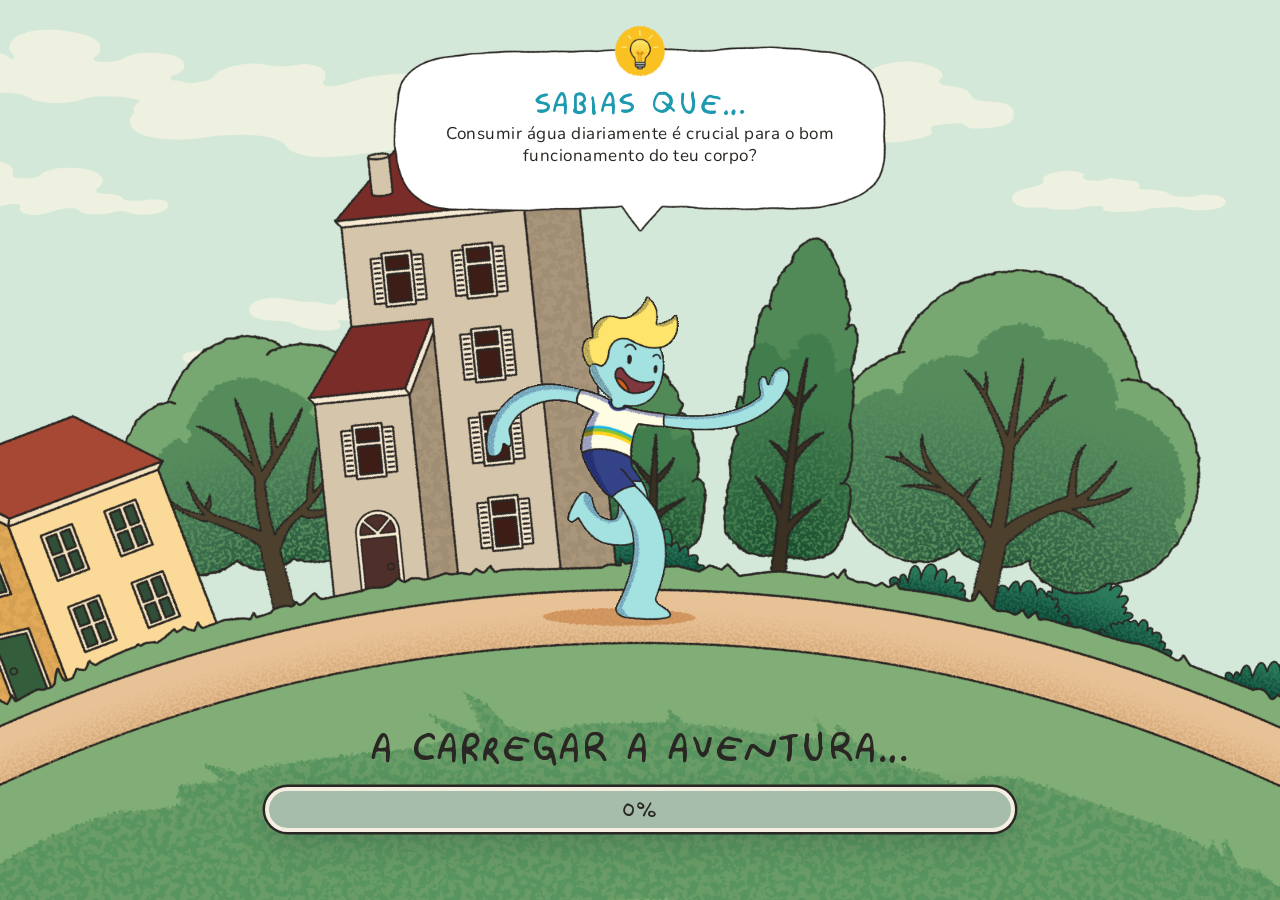
==== index.html @ b098a665 "First upload" ====
<!DOCTYPE html>
<html lang="pt-PT">

<head>
  <meta charset="UTF-8">
  <meta name="viewport" content="width=device-width, initial-scale=1.0">
  <title>A carregar a aventura...</title>

  <script>
    document.documentElement.style.setProperty(
      "--globe-random-angle",
      `${Math.random() * 360}deg`
    );
    // Vindo de uma página de módulo (index.html#modulos) não há ecrã de loading: ver loading.js / loading.css
    if (location.hash === "#modulos") document.documentElement.classList.add("skip-loading");
  </script>

  <link rel="stylesheet" href="css/base.css">
  <link rel="stylesheet" href="css/layout.css">
  <link rel="stylesheet" href="css/header.css">
  <link rel="stylesheet" href="css/background.css">
  <link rel="stylesheet" href="css/buttons.css">
  <link rel="stylesheet" href="css/hero.css">
  <link rel="stylesheet" href="css/title-image.css">
  <link rel="stylesheet" href="css/statement.css">
  <link rel="stylesheet" href="css/sobre.css">
  <link rel="stylesheet" href="css/modulos.css">
  <link rel="stylesheet" href="css/conquistas.css">
  <link rel="stylesheet" href="css/familia.css">
  <link rel="stylesheet" href="css/footer.css">
  <link rel="stylesheet" href="css/responsive.css">
  <link rel="stylesheet" href="css/loading.css">

  <!-- Flipbook dependencies (turn.js). `defer`: they no longer block the first paint of the loading screen; order is preserved. -->
  <script defer src="extras/jquery.min.1.7.js"></script>
  <script defer src="extras/modernizr.2.5.3.min.js"></script>

  <!-- Swipe panels dependencies (GSAP + ScrollTrigger) -->
  <script defer src="https://cdnjs.cloudflare.com/ajax/libs/gsap/3.12.5/gsap.min.js"></script>
  <script defer src="https://cdnjs.cloudflare.com/ajax/libs/gsap/3.12.5/ScrollTrigger.min.js"></script>
</head>

<body class="is-loading">

  <!-- Single scrolling background, shared by the loading screen and the homepage -->
  <div class="scrolling-bg" aria-hidden="true"></div>

  <!-- LOADING SCREEN — stays visible until every critical asset is actually ready -->
  <main class="ui" id="loading-screen" role="status" aria-live="polite" aria-label="A carregar">

    <section class="fact-card" role="status" aria-live="polite">
      <div class="fact-card__div">
        <div class="fact-card__badge" aria-hidden="true">
          <img src="pics/loading/light.png" alt="Light icon" />
        </div>
        <h1 class="fact-card__title">Sabias que&hellip;</h1>
        <p class="fact-card__text" id="factText">Carregar…</p>
      </div>
    </section>

    <!-- Centered Image -->
    <div class="center-image">
      <img src="pics/loading/globe.png" alt="Background globe">
    </div>

    <div class="foreground-image">
      <img src="pics/loading/running.gif" alt="Running character">
    </div>

    <section class="loading-panel">
      <h2 class="loading-panel__title">A carregar a aventura&hellip;</h2>
      <div class="cssProgress">
        <div class="cssProgress-bar cssProgress-success cssProgress-active" style="width: 0%;"></div>
        <p class="cssProgress-label">0%</p>
      </div>
    </section>

  </main>

  <!-- HOMEPAGE — already exists in the DOM, sits behind the loader, and is
       only revealed once loading-screen finishes and fades out.
       Replace the placeholder markup below with your real homepage. -->
  <div id="homepage">

    <header class="site-header" id="siteHeader">
      <div class="site-header__inner">
        <nav class="site-nav" aria-label="Navegação principal">
          <a href="#inicio" class="is-active">Inîcio</a>
          <a href="sobre.html">Sobre</a>
          <a href="#modulos">Môdulos</a>
          <a href="conquistas.html">Conquistas</a>
        </nav>
        <div class="site-header__actions">
          <a href="#" class="btn btn--image">
            <img src="pics/btnAcessibilidade.png" alt="Acessibilidade">
          </a>
          <a href="#" class="btn btn--image">
            <img src="pics/btnInfo.png" alt="Info">
          </a>
          <a href="#modulos" class="btn btn--image btn--comecar">
            <img src="pics/btnComecarNav.png" alt="Começar a aventura">
          </a>
        </div>
      </div>
    </header>

    <!-- Title image: lives outside the swipe panels on purpose, so it is
         never affected by the per-section swipe animation (GSAP animates
         opacity/transform on each .section itself) and stays visible,
         fixed in place, over every section as the user swipes. -->
    <div class="site-title-image">
      <img src="pics/titleHero.png" alt="Uma vida saudável de uma forma divertida" class="site-title-image__base">
      <img src="pics/logo.png" alt="" class="site-title-image__logo" aria-hidden="true">
    </div>

    <main class="swipe-section" id="swipeSection">

      <!-- 1. HERO -->
      <section id="inicio" class="section section--hero">
        <div class="hero__layers" aria-hidden="true">
          <img src="pics/hero3Section.png" alt="" class="hero__ground hero__ground--z0">
          <img src="pics/left2Section.png" alt="" class="hero__ground hero__ground--left hero__ground--z1">
          <img src="pics/right2Section.png" alt="" class="hero__ground hero__ground--right hero__ground--z1">
          <img src="pics/hero2Section.png" alt="" class="hero__ground hero__ground--z2">
          <img src="pics/leftSection.png" alt="" class="hero__ground hero__ground--left hero__ground--z3">
          <img src="pics/rightSection.png" alt="" class="hero__ground hero__ground--right hero__ground--z3">
          <img src="pics/heroSection.png" alt="" class="hero__ground hero__ground--z4">
        </div>
        <div class="section__inner hero__inner">

          <div class="hero__content">
            <div class="hero__actions">
              <a href="#modulos" class="btn btn--image">
                <img src="pics/btnComecar.png" alt="Começar a aventura">
              </a>
            </div>
          </div>

          <div class="hero__image">
            <!--<img src="pics/hero.png" alt="Baloiço">-->
          </div>

        </div>
      </section>

      <!-- 2. FRASE -->
      <section class="section section--statement">
        <div class="statement-apple" aria-hidden="true"><img src="pics/apple.png" alt=""></div>
        <!-- Broccoli: same flight as the apple (it shares .statement-apple, so title-wave.js
             animates both identically) but layered in front of it (.statement-broccoli). -->
        <div class="statement-apple statement-broccoli" aria-hidden="true"><img src="pics/broccoli.png" alt=""></div>
        <!-- Mushroom: third flyer, same effect, layered above the other two. -->
        <div class="statement-apple statement-mushroom" aria-hidden="true"><img src="pics/mushroom.png" alt=""></div>

        <div class="section__inner">
          <h2 class="statement">
            Uma experiência interativa criada para aprenderes como a alimentação, o exercício físico e o bem-estar
            influenciam a tua saúde e o teu dia a dia.
          </h2>

          <div class="hero__actions">
            <a href="#modulos" class="btn btn--image">
              <img src="pics/btnSaber.png" alt="Saber Mais">
            </a>
          </div>
        </div>
        <!-- Section background picture (moved by the mouse parallax, see style.css / initParallax) -->
        <div class="section__bg" aria-hidden="true"></div>
      </section>

      <!-- 3. SOBRE -->
      <section id="sobre" class="section section--sobre">
        <!-- Hands behind the flipbook: same size and animation as the front
             hands, but layered under the book (see .flipbook-pic--back). -->
        <img class="flipbook-pic flipbook-pic--back" src="pics/back-hands.png" alt="" aria-hidden="true">

        <div class="section__inner">
          <h2 class="section__title">Como funciona a experiência?</h2>

          <!-- Flipbook (turn.js) -->
          <div class="flipbook-wrap">

            <button type="button" class="flip-nav flip-nav--prev" aria-label="Página anterior" disabled>
              <img src="pics/arrow-left.png" alt="">
            </button>

            <div class="flipbook-scale">
              <div id="canvas">
                <div id="book-zoom">
                  <div class="sj-book">
                    <div depth="5" class="hard">
                      <div class="side"></div>
                    </div>
                    <div depth="5" class="hard front-side">
                      <div class="depth"></div>
                    </div>
                    <div class="own-size"></div>
                    <div class="own-size even"></div>
                    <div class="own-size"></div>
                    <div class="own-size even"></div>
                    <div class="own-size"></div>
                    <div class="own-size even"></div>
                    <div class="hard fixed back-side p9">
                      <div class="depth"></div>
                    </div>
                    <div class="hard p10"></div>
                  </div>
                </div>
              </div>
            </div>

            <button type="button" class="flip-nav flip-nav--next" aria-label="Página seguinte">
              <img src="pics/arrow-right.png" alt="">
            </button>
          </div>
        </div>

        <!-- Hands in front of the flipbook: full screen height, pinned to the
             bottom of the Sobre panel. Rises with the book on the first entry
             into Sobre (see swipe-panels.js). -->
        <img class="flipbook-pic flipbook-pic--front" src="pics/front-hands.png" alt="" aria-hidden="true">
        <!-- Section background picture (moved by the mouse parallax, see style.css / initParallax) -->
        <div class="section__bg" aria-hidden="true"></div>
      </section>

      <!-- 4. MÓDULOS -->
      <section id="modulos" class="section section--modulos">
        <div class="section__inner">

          <div class="section__intro">
            <h2 class="section__title" data-default-text="Explora os <br>quatro módulos"
              data-expanded-text="O que vais descobrir neste módulo?">Explora os <br>quatro módulos</h2>
            <p class="section__lead">
              Em cada módulo, vais explorar um tema e descobrir como este está relacionado com a tua saúde. Vais
              aprender a ser mais saudável, através de desafios e atividades interativas. <strong>Escolhe um módulo e
                começa já a explorar!</strong>
            </p>
          </div>

          <div class="module-trail">
            <button type="button" class="flip-nav flip-nav--prev module-nav module-nav--prev"
              aria-label="Módulo anterior" disabled>
              <img src="pics/arrow-left.png" alt="">
            </button>

            <div class="module-card" tabindex="0" role="button" aria-pressed="false" data-module-href="modulo1.html"
              data-cta-image="pics/btnObesidade.png"
              style="--module-color: var(--m-alimentacao); --module-front-bg: url('../pics/module1.png'); --module-back-bg: url('../pics/moduleBack1.png');">
              <div class="module-card__inner">
                <div class="module-card__face module-card__face--front">
                  <h3>Módulo sobre Metabolismo</h3>

                  <p><strong>O metabolismo é um tema mais complexo do que parece.</strong></p>
                  <p>
                    Descobre como <strong>a alimentação, o exercício físico, o sono e outros
                      aspetos da vida</strong> se relacionam, e por que razão é tão importante estar atento
                    aos diferentes fatores que influenciam a taxa metabólica.
                  </p>

                  <p>O que vais aprender</p>

                  <ul>
                    <li><strong>O que é o metabolismo;</strong></li>
                    <li><strong>Os diferentes fatores </strong>que podem influenciar a taxa metabólica;</li>
                    <li><strong>Possíveis consequências </strong>de um metabolismo desregulado;</li>
                    <li>A importância da <strong>prevenção.</strong></li>
                  </ul>
                </div>
                <div class="module-card__face module-card__face--back"></div>
              </div>
            </div>
            <div class="module-card" tabindex="0" role="button" aria-pressed="false" data-module-href="modulo2.html"
              data-cta-image="pics/btnAlimentacao.png"
              style="--module-color: var(--m-atividade); --module-front-bg: url('../pics/module2.png'); --module-back-bg: url('../pics/moduleBack3.png');">
              <div class="module-card__inner">
                <div class="module-card__face module-card__face--front">
                  <h3>Módulo sobre Hábitos Alimentares</h3>

                  <p><strong>Há muitos fatores que influenciam as nossas
                      escolhas
                      alimentares.</strong></p>

                  <p>A alimentação faz parte da nossa rotina, mas nem sempre escolhemos o que comemos com
                    base no que sabemos ou no que gostamos. Vais explorar <strong>diferentes situações do
                      quotidiano</strong> e compreender como o <strong>contexto em que vivemos</strong> pode influenciar
                    as nossas escolhas.
                  </p>

                  <p>O que vais aprender</p>
                  <ul>
                    <li><strong>Alimentação e nutrição;</strong></li>
                    <li>Como fazemos <strong>escolhas alimentares;</strong></li>
                    <li>A influência do <strong>ambiente alimentar;</strong></li>
                    <li>A importância de uma <strong>alimentação equilibrada.</strong></li>
                  </ul>

                </div>
                <div class="module-card__face module-card__face--back"></div>
              </div>
            </div>
            <div class="module-card" tabindex="0" role="button" aria-pressed="false" data-module-href="modulo3.html"
              data-cta-image="pics/btnFisica.png"
              style="--module-color: var(--m-obesidade); --module-front-bg: url('../pics/module3.png'); --module-back-bg: url('../pics/moduleBack2.png');">
              <div class="module-card__inner">
                <div class="module-card__face module-card__face--front">
                  <h3>Módulo sobre Atividade Física</h3>
                  <p><strong>A prática de atividade física é igualmente importante para cuidar da tua saúde.</strong>
                  </p>

                  <p>Neste módulo, vais compreender as <strong>vantagens de um estilo de vida mais ativo</strong> e
                    descobrir diferentes
                    formas de reduzir o tempo que passas parado no teu dia a dia.</p>

                  <p>Através de <strong>atividades interativas,</strong> vais perceber que a atividade física pode fazer
                    parte de vários momentos da tua rotina.</p>

                  <p>O que vais aprender</p>
                  <ul>
                    <li><strong>O que é o sedentarismo;</strong></li>
                    <li><strong>Os benefícios da atividade física;</strong></li>
                    <li>Estratégias para <strong>reduzir comportamentos sedentários.</strong></li>
                  </ul>
                </div>
                <div class="module-card__face module-card__face--back"></div>
              </div>
            </div>
            <div class="module-card" tabindex="0" role="button" aria-pressed="false" data-module-href="modulo4.html"
              data-cta-image="pics/btnBem.png"
              style="--module-color: var(--m-bemestar); --module-front-bg: url('../pics/module4.png'); --module-back-bg: url('../pics/moduleBack4.png');">
              <div class="module-card__inner">
                <div class="module-card__face module-card__face--front">
                  <h3>Módulo sobre Bem-Estar</h3>
                  <p><strong>A saúde também depende da forma como nos sentimos.</strong></p>

                  <p>O nosso bem-estar não depende apenas da saúde física. Vais explorar situações do
                    quotidiano e perceber como o bem-estar pode ser influenciado por <strong>diferentes experiências e
                      contextos,</strong> refletindo sobre a importância de <strong>cuidar do bem-estar físico e
                      mental.</strong></p>

                  <p>O que vais aprender</p>
                  <ul>
                    <li>Como o <strong>stress e as emoções afetam a saúde;</strong></li>
                    <li>A associação entre <strong>autoestima e imagem corporal;</strong></li>
                    <li>O impacto de <strong>relações sociais;</strong></li>
                    <li><strong>A relação entre saúde física e mental.</strong></li>
                  </ul>
                </div>
                <div class="module-card__face module-card__face--back"></div>
              </div>
            </div>

            <!-- Detail panel shown to the right of whichever card is
                 expanded. Title/text are filled in by script.js from
                 that card's own front face, so content only lives in
                 one place. -->
            <div class="module-detail" aria-hidden="true">
              <div class="module-detail__body">
                <div class="module-detail__content">
                  <h3 class="module-detail__title"></h3>
                  <div class="module-detail__text"></div>
                </div>
                <div class="module-detail__footer">
                  <a class="module-detail__cta btn btn--image" href="#">
                    <img src="" alt="">
                  </a>
                </div>
              </div>
            </div>

            <button type="button" class="flip-nav flip-nav--next module-nav module-nav--next"
              aria-label="Próximo módulo">
              <img src="pics/arrow-right.png" alt="">
            </button>
          </div>
        </div>

        <!-- Hand that crosses the screen from left to right together with the
             module cards (see addModulosHands in swipe-panels.js). Same
             element and styles as the one in Conquistas. The clip box keeps
             it from adding scrollable width to the panel. -->
        <div class="conquistas-hand-clip" aria-hidden="true">
          <img class="conquistas-hand" src="pics/slide-hand.png" alt="">
        </div>
        <!-- Section background picture (moved by the mouse parallax, see style.css / initParallax) -->
        <div class="section__bg" aria-hidden="true"></div>
      </section>

      <!-- 5. CONQUISTAS / PROGRESSO -->
      <section id="conquistas" class="section section--conquistas">
        <div class="section__inner">
          <div class="section__intro">
            <h2 class="section__title">O teu Progresso &<br>as tuas Conquistas</h2>
            <p class="section__lead">
              Acompanha a tua evolução à medida que exploras os módulos, completas os desafios e participas nas
              atividades.<strong> Consulta o teu progresso e descobre as tuas conquistas e o que ainda te resta explorar!</strong>
            </p>
          </div>

          <div class="badge-row">
            <div class="badge">
              <span>Mini-jogos<br>concluídos</span>
              <a href="#modulos" class="btn btn--image">
                <img src="pics/btnConquistas.png" alt="Ver conquistas">
              </a>
            </div>
            <div class="badge">
              <span>Conquistas<br>desbloqueadas</span>
              <a href="#modulos" class="btn btn--image">
                <img src="pics/btnConquistas.png" alt="Ver conquistas">
              </a>
            </div>
            <div class="badge">
              <span>Progresso<br>global</span>
              <a href="#modulos" class="btn btn--image">
                <img src="pics/btnConquistas.png" alt="Ver conquistas">
              </a>
            </div>
          </div>
        </div>

        <!-- Hand that crosses the screen from left to right together with the
             badges (see addConquistasBadges in swipe-panels.js). The clip box
             keeps it from adding scrollable width to the panel. -->
        <div class="conquistas-hand-clip" aria-hidden="true">
          <img class="conquistas-hand" src="pics/slide-hand.png" alt="">
          <img class="conquistas-hand conquistas-hand--left" src="pics/slide-left-hand.png" alt="">
        </div>
        <!-- Section background picture (moved by the mouse parallax, see style.css / initParallax) -->
        <div class="section__bg" aria-hidden="true"></div>
      </section>

      <!-- 6. FAMÍLIAS -->
      <section id="familia" class="section section--familia">
        <div class="familia__layers" aria-hidden="true">
          <img src="pics/FooterSection.png" alt="" class="familia__ground" aria-hidden="true">
          <img src="pics/FooterOverSection.png" alt="" class="familia__over" aria-hidden="true">
        </div>
        <div class="section__inner">
          <div class="familia__content">
            <h2 class="section__title">Estás Pronto<br>para começar?</h2>
            <img src="pics/walking_kid/Frame_2.png" alt="" class="familia__kid" aria-hidden="true">
            <div class="hero__actions">
              <a href="#modulos" class="btn btn--image">
                <img src="pics/btnComecarFim.png" alt="Começar Já">
              </a>
            </div>
          </div>

          <footer class="site-footer">
            <div class="site-footer__inner">
              <div class="site-footer__row">
                <a class="logo logo--footer" href="#inicio">
                  <img src="pics/logo.png" alt="PAS GRAS">
                </a>
                <nav class="site-footer__nav" aria-label="Navegação do rodapé">
                  <a href="#inicio">Inîcio</a>
                  <a href="sobre.html">Sobre</a>
                  <a href="#modulos">Môdulos</a>
                  <a href="conquistas.html">Conquistas</a>
                </nav>
                <div class="site-footer__actions">
                  <a href="#" class="btn btn--image">
                    <img src="pics/btnAcessibilidade.png" alt="Acessibilidade">
                  </a>
                  <a href="#" class="btn btn--image">
                    <img src="pics/btnInfo.png" alt="Info">
                  </a>
                </div>
              </div>
              <div class="site-footer__copy">
                <p>Projeto europeu de prevençåo da obesidade</p>
                <p>&copy; 2026 PASGRAS • Todos os direitos reservados</p>
                
             
              </div>
            </div>
          </footer>
        </div>
      </section>

    </main>

  </div>

  <!-- Loader: classic script, boots immediately so the loading screen shows
       while the deferred libraries below are still downloading. -->
  <script src="js/loading.js"></script>

  <!-- Everything below is deferred: runs in this order, after parsing. -->
  <!-- Flipbook helpers (plain globals, called from turn.js callbacks) -->
  <script defer src="js/flipbook/page-content.js"></script>
  <script defer src="js/flipbook/pages.js"></script>
  <script defer src="js/flipbook/zoom.js"></script>
  <script defer src="js/flipbook/helpers.js"></script>
  <script defer src="js/flipbook/scale.js"></script>
  <script defer src="js/flipbook/init.js"></script>

  <!-- Swipe panels (GSAP) -->
  <script defer src="js/swipe/config.js"></script>
  <script defer src="js/swipe/filters.js"></script>
  <script defer src="js/swipe/entrances.js"></script>
  <script defer src="js/swipe/panels.js"></script>

  <!-- Homepage features -->
  <script defer src="js/title-wave.js"></script>
  <script defer src="js/modules.js"></script>
  <script defer src="js/parallax.js"></script>
  <script defer src="js/badge-stickers.js"></script>
  <script defer src="js/title-image.js"></script>
  <script defer src="js/background.js"></script>
  <script defer src="js/kid-walk.js"></script>
  <script defer src="js/main.js"></script>

</body>

</html>
---- css/base.css ----
@font-face {
  font-family: "HeadingFont";
  src: url("../fonts/Ugly-Dave.ttf") format("truetype");
  font-weight: 700;
  font-style: normal;
  font-display: swap;
}

@font-face {
  font-family: 'Nunito';
  src: url('../fonts/Nunito-Regular.ttf') format('truetype');
  font-weight: 400;
  font-style: normal;
}

@font-face {
  font-family: 'Superbusy';
  src: url('../fonts/Superbusy_Activity_Text.ttf') format('truetype');
  font-weight: 400;
  font-style: normal;
  font-display: swap;
}

/* ===========================================================
   TOKENS
=========================================================== */
:root {
  --cream: #f4efe1;
  --cyan: #1d9aaf;
  --cyan-dark: #178da4;
  --green-dark: #2F4230;
  --green: #77a66a;
  --green-light: #b2d99a;
  --bg-width: 0px;
  --black: #2a2623;

  --shadow-strong: 0 14px 30px rgba(31, 58, 61, 0.22);

  --font-hand: "HeadingFont", "Patrick Hand", cursive;
  --font-body: 'Nunito', sans-serif;

  /* Orbit tuning — adjust these two to change the running
     character's path around the globe. Radius scales with
     viewport height so it stays proportional on any screen. */

  --orbit-radius: calc(3500 / 730 * 100vh);

  --m-obesidade: #d8eccb;
  /* reuses the brand cyan */
  --m-alimentacao: #39352d;
  --m-atividade: #f5e6c8;
  --m-bemestar: #ebf5f7;

  /* One dot color per module, kept separate from the --m-* accents
     above so the list-bullet color can be tuned per module without
     touching the title/text color. Change these four to whatever you
     want each module's dots to be. */
  --dot-obesidade: #006044;
  --dot-alimentacao: #a8882e;
  --dot-atividade: #701825;
  --dot-bemestar: #343a5a;

  --header-h: 85px;
  --title-scale: 1;
  --title-top: 80;
  --title-logo-opacity: 0;
}
---- css/layout.css ----
/* ===========================================================
   SWIPE PANELS
   Turns the six homepage sections into full-screen panels driven
   by GSAP's ScrollTrigger.observe() instead of normal page scroll
   — see js/swipe-panels.js. Adapted from the swipe-panels.html
   reference: every transition here moves on the Y axis only (no
   horizontal pairs), to match the vertical-only navigation used
   everywhere else on the site.

   overflow-y: auto is a placeholder safety net, not a real fix —
   a panel taller than the viewport is technically reachable by
   scrolling inside it, but the page-level wheel listener that
   swipes between panels intercepts the same wheel events first,
   so in practice that inner scroll doesn't get a chance to run.
   Módulos and Família (+ footer) are the two panels this affects.
=========================================================== */
.swipe-section {
  position: relative;
  height: 100vh;
  height: 100svh;
  width: 100%;
  overflow: visible;
}

.swipe-section .section {
  position: absolute;
  top: 0;
  left: 0;
  width: 100%;
  height: 100%;
  overflow-y: auto;
  scrollbar-width: none;
  -ms-overflow-style: none;
}

.swipe-section .section::-webkit-scrollbar {
  display: none;
}

/* ===========================================================
   RESET / BASE
=========================================================== */
* {
  margin: 0;
  padding: 0;
  box-sizing: border-box;
}


/* turn.js computes each page's position/transform assuming the
   browser default (content-box). The global reset above breaks
   that math and makes pages vanish mid-flip, so the book and
   everything turn.js creates inside it opts back out. */
.sj-book,
.sj-book * {
  box-sizing: content-box;
}

html,
body {
  height: 100%;
}

strong {
  font-weight: 600;
}

/* Scroll stays fully functional — only the visible scrollbar UI is
   hidden, across engines (Firefox, IE/old Edge, WebKit/Chromium). */
html {
  scrollbar-width: none;
  -ms-overflow-style: none;
}

html::-webkit-scrollbar,
body::-webkit-scrollbar {
  display: none;
}

html {
  scroll-behavior: smooth;
  scroll-padding-top: var(--header-h);
}

@media (prefers-reduced-motion: reduce) {
  html {
    scroll-behavior: auto;
  }
}

body {
  font-family: var(--font-body);
  background: var(--cream);
  color: var(--black);
  position: relative;
  width: 100vw;
  min-height: 100vh;
}

@media (prefers-reduced-motion: reduce) {

  *,
  *::before,
  *::after {
    animation-duration: 0.001ms !important;
    animation-iteration-count: 1 !important;
    transition-duration: 0.001ms !important;
  }
}

/* ===========================================================
   HOMEPAGE
=========================================================== */

#homepage {
  overflow-x: clip;
}


.section__inner {
  margin: 0 auto;
  width: 100%;
  min-width: 0;
}

.eyebrow {
  font-family: var(--font-hand);
  font-weight: 700;
  font-size: clamp(12px, 1.4vw, 24px);
  letter-spacing: 0.5px;
  line-height: 1.1;
  text-transform: uppercase;
  color: var(--black);
  margin-bottom: 15px;
}

.section__title {
  font-family: var(--font-hand);
  font-weight: 700;
  font-size: clamp(30px, 5vw, 52px);
  line-height: 1.1;
  text-align: center;
  text-transform: uppercase;
  letter-spacing: 0.5px;
  margin-bottom: 20px;
}

.familia__content .section__title{
  text-align:left;
}

.section__lead {
  font-family: var(--font-body);
  font-weight: 400;
  font-size: clamp(16px, 1.8vw, 20px);
  line-height: 1.4;
  color: var(--green);
  max-width: 62ch;
  margin-bottom: 30px;

}

.section__note {
  font-family: var(--font-body);
  font-weight: 400;
  font-size: 14px;
  color: var(--cyan-dark);
  margin-top: 28px;
}

/* -- shared section shell -- */
.section {
  min-height: 100vh;
  min-height: 100svh;
  display: flex;
  align-items: flex-start;
  position: relative;
}

.section--statement {
  align-items: center;
}

.section--sobre .section__title,
.section--modulos .section__title,
.section--conquistas .section__title {
  color: var(--green);
}

/* PERF: panels only get their own compositor layer while they are moving
   (classes toggled by markMoving() in js/swipe/panels.js). Keeping all six
   full-screen panels + their filtered backgrounds promoted at all times would
   cost a lot of GPU memory; promoting them just for the 0.75s swipe avoids
   re-rasterising them on every frame of the slide / filter crossfade. */
.swipe-section .section.is-animating {
  will-change: transform;
}

.swipe-section .section.is-animating .section__bg::before {
  will-change: filter;
}
---- css/header.css ----
/* -- header -- */
.site-header {
  position: fixed;
  top: 0;
  left: 0;
  right: 0;
  height: var(--header-h);
  z-index: 20;


  border-bottom: 2.5px solid transparent;
  /* transform: same duration/curve as the panel swipe in swipe-panels.js
     (0.75s power2.inOut), so the header leaves/returns in step with it. */
  transition: border-color 0.3s ease, box-shadow 0.3s ease,
    transform 0.75s cubic-bezier(0.455, 0.03, 0.515, 0.955),
    visibility 0s linear 0s;
}

/* Hidden while the Famílias panel is showing (toggled by swipe-panels.js).
   --hide-y (px) is set by swipe-panels.js: it's the distance needed to
   clear both the header and the title image, shared by the two so they
   travel identically. visibility flips only after the
   slide finishes, so the links leave the tab order without cutting the
   animation short; on the way back it flips instantly (delay 0s above). */
.site-header.is-hidden {
  transform: translateY(calc(-1 * var(--hide-y, 109px)));
  visibility: hidden;
  transition: border-color 0.3s ease, box-shadow 0.3s ease,
    transform 0.75s cubic-bezier(0.455, 0.03, 0.515, 0.955),
    visibility 0s linear 0.75s;
}

.site-header.is-scrolled {
  border-bottom-color: var(--black);
  box-shadow: 0 6px 18px rgba(31, 58, 61, 0.12);
}

.site-header__inner {
  height: 100%;
}

/* Footer row uses the exact same flex layout as the header's inner
   row: logo left, nav, buttons right. */
.site-header__inner,
.site-footer__row {
  margin: 0 auto;
  display: flex;
  align-items: center;
  justify-content: space-between;
  padding: 0px 40px 0px 40px;
  gap: 24px;
}

.site-header__actions,
.site-footer__actions {
  display: flex;
  align-items: center;
  justify-content: flex-end;
  gap: 14px;
}

/* Same drop shadow as the title image and nav links, scoped to the
   header's own buttons (not .btn generally — the hero/familia CTAs
   keep their plain look). Alpha bumped up from the title image's
   #00000027 (~15%) since these buttons sit against the header, where
   that low an opacity was basically invisible. */
.site-header__actions .btn img,
.site-footer__actions .btn img {
  filter: drop-shadow(#0000004f 5px 5px 4px);
  transition: filter 0.25s ease;
}

.site-header__actions .btn:hover img,
.site-footer__actions .btn:hover img {
  filter: drop-shadow(#0000004f 5px 5px 4px) brightness(1.15) saturate(1.06);
}

.logo {
  display: inline-flex;
  align-items: center;
  white-space: nowrap;
}

.logo img {
  height: 36px;
  width: auto;
  display: block;
}

.site-nav,
.site-footer__nav {
  display: flex;
  gap: clamp(14px, 2.4vw, 30px);
  flex-wrap: wrap;
  justify-content: flex-start;
}

.site-nav a,
.site-footer__nav a,
.site-footer__tagline {
  font-family: 'Superbusy', var(--font-body);
  font-weight: 400;
  font-size: 18px;
  text-transform: uppercase;
  letter-spacing: 0.03em;
  color: #ffffff;
  text-decoration: none;
  position: relative;
  padding: 4px 2px;
  /* Same drop shadow as the persistent title image (.site-title-image
     img), scoped here to the nav links/buttons only. Alpha bumped up
     from the title image's #00000027 (~15%) — against the header
     that was basically invisible. */
  text-shadow: 5px 5px 4px rgba(0, 0, 0, 0.3);
}

/* Footer plain-text lines share the nav typography above but aren't links. */
.site-footer__copy,
.site-footer__tagline {
  padding: 0;
}

.site-nav a::after,
.site-footer__nav a::after {
  content: "";
  position: absolute;
  left: 0;
  right: 100%;
  bottom: -2px;
  height: 3px;
  border-radius: 2px;
  background: var(--cyan);
  transition: right 0.25s ease;
  /* Same shadow as the nav link text above it (.site-nav a text-shadow) — ::after has no text, so box-shadow stands in. */
  box-shadow: 5px 5px 4px rgba(0, 0, 0, 0.3);
}

.site-nav a:hover::after,
.site-nav a.is-active::after,
.site-footer__nav a:hover::after {
  right: 0;
}

.site-nav a.is-active {
  color: var(--cyan);
}


.section:not(.section--hero):not(.section--statement) {
  padding: 85px 60px 0px 60px;
}

@media (max-width: 900px) {
  .section:not(.section--hero):not(.section--statement) {
    padding: 75px 32px 48px;
  }
}

@media (max-width: 640px) {
  .section:not(.section--hero):not(.section--statement) {
    padding: 65px 20px 40px;
  }
}
---- css/background.css ----
/* The ONE scrolling background (background.png): a single fixed element behind
   both the loading screen and the homepage, so it runs uninterrupted across the
   handoff.
   PERF: the scroll used to animate `background-position` on a full-screen element
   (a repaint of the whole screen every frame). It now moves a wider strip with
   `transform` (compositor-only, no repaint), and js/background.js pauses it
   (.is-paused) whenever the hero is not the current panel, because every other
   panel completely covers it. */
.scrolling-bg {
  position: fixed;
  inset: 0;
  z-index: 0;
  pointer-events: none;
  overflow: hidden;
  animation: heroGroundFade .4s ease-out both;
}

.scrolling-bg::before {
  content: "";
  position: absolute;
  top: 0;
  bottom: 0;
  left: 0;
  /* viewport + exactly one tile, so the strip can slide one tile left seamlessly */
  width: calc(100vw + var(--bg-width));
  background: url("../pics/background.png") repeat-x bottom left / auto 100%;
  will-change: transform;
  animation: heroScroll 60s linear infinite;
}

.scrolling-bg.is-paused::before {
  animation-play-state: paused;
}

@keyframes heroScroll {
  from { transform: translate3d(0, 0, 0); }
  to   { transform: translate3d(calc(var(--bg-width) * -1), 0, 0); }
}

/* ===========================================================
   SECTION BACKGROUNDS (mouse parallax)
   .section__bg is a clipping box covering the section, behind its
   content (same layer the ::before backgrounds used to be on). The
   picture itself is its ::before, drawn --bg-bleed px larger on every
   side so it can be moved by the mouse (--bg-x / --bg-y, written by
   initParallax() in script.js) without ever exposing an edge. The
   clipping box is what keeps that bleed from adding scrollable
   overflow to the panel. The per-section rules further down only set
   the picture and its filter.
=========================================================== */
.section__bg {
  --bg-bleed: 40px; /* must stay > the largest parallax travel (MAX_X * BG_DEPTH) */
  position: absolute;
  inset: 0;
  overflow: hidden;
  pointer-events: none;
  z-index: -1;
}

.section__bg::before {
  translate: var(--bg-x, 0px) var(--bg-y, 0px);
}
---- css/buttons.css ----
/* -- buttons -- */
.btn {
  font-family: var(--font-hand);
  font-size: clamp(17px, 2vw, 20px);
  text-transform: uppercase;
  letter-spacing: 0.5px;
  text-decoration: none;
  display: inline-flex;
  align-items: center;
  justify-content: center;
  padding: 14px 34px;
  border-radius: 999px;
  border: 3px solid var(--black);
  transition: transform 0.2s ease, box-shadow 0.2s ease;
}

.btn:hover {
  transform: translateY(-5px);
}

.btn:focus-visible {
  outline: 3px solid var(--cyan-dark);
  outline-offset: 3px;
}

.btn--primary {
  background: var(--cyan);
  color: var(--cream);
}

.btn--ghost {
  background: transparent;
  color: var(--black);
  border-color: var(--black);
}

.btn--small {
  font-size: 14px;
  padding: 8px 20px;
  border-width: 2px;
}

/* Image buttons (Entrar, Registar, Começar a aventura): the image itself
   is the whole button, so the pill background/border/padding from .btn
   is stripped here and only sizing + the shared hover lift stay. Swap
   the placeholder file names below for the real assets when ready. */
.btn--image {
  padding: 0;
  border: none;
  background: none;
  border-radius: 0;
}

.btn--image img {
  display: block;
  height: 50px;
  width: auto;
}

.site-header__actions .btn--image,
.site-footer__actions .btn--image {
  box-shadow: none;
}

.hero__actions .btn--image img {
  height: 65px;
   transition: transform 0.25s ease, filter 0.25s ease, opacity 0.2s ease;
  filter: drop-shadow(#00000027 15px 10px 4px);
}

.hero__actions .btn--image:hover img{
  filter: drop-shadow(#00000027 15px 10px 4px) brightness(1.15) saturate(1.06)
}
---- css/hero.css ----
/* -- 1. hero -- */
.hero__ground {
  position: absolute;
  bottom: 0;
  left: 0;
  width: 100%;
  height: auto;
  z-index: 0;
  pointer-events: none;
  user-select: none;

  /* Entrance after loading: hidden until the homepage is revealed
     (#homepage.is-visible, added by loading.js), then it fades in,
     rises and scales down to its normal size. Opacity and transform
     run as two separate keyframe animations so the transform can be
     much slower than the fade. */
  opacity: 0;
  transform-origin: center bottom;
}

#homepage.is-visible:not(.entrance-done) .hero__ground {
  animation:
    heroGroundFade 0.5s ease-out .25s both,
    heroGroundRise 1.8s cubic-bezier(.33, .1, .25, 1) .25s both;
}

@keyframes heroGroundFade {
  from {
    opacity: 0;
  }

  to {
    opacity: 1;
  }
}

@keyframes heroGroundRise {
  from {
    transform: translateY(160px) scale(1.4);
  }

  to {
    transform: translateY(0) scale(1);
  }
}

@media (prefers-reduced-motion: reduce) {

  .hero__ground,
  #homepage.is-visible:not(.entrance-done) .hero__ground {
    opacity: 1;
    animation: none;
  }
}

/* leftSection.png: shares every .hero__ground attribute (same box, z-index,
   hidden start, origin) — it's the same class plus this modifier. It stacks
   behind heroSection.png because it comes before it in the HTML. Same fade,
   duration, delay and curve as the hero picture; only the travel differs:
   it slides in from off-screen left (-100% of its own width) while scaling
   down 1.4 -> 1, like the hero, instead of rising from below. */
#homepage.is-visible:not(.entrance-done) .hero__ground--left {
  transform-origin: center top;
  animation:
    heroGroundFade 1s ease-out .15s both,
    heroLeftSlide 1.8s cubic-bezier(.33, .1, .25, 1) .25s both;
}

@keyframes heroLeftSlide {
  from {
    transform: translateX(-50%) scale(1.4);
  }

  to {
    transform: translateX(0) scale(1);
  }
}

/* rightSection.png: mirror of leftSection.png (same attributes, same
   timing, center top origin), sliding in from off-screen right. */
#homepage.is-visible:not(.entrance-done) .hero__ground--right {
  transform-origin: center top;
  animation:
    heroGroundFade 1s ease-out .25s both,
    heroRightSlide 1.8s cubic-bezier(.33, .1, .25, 1) .25s both;
}

@keyframes heroRightSlide {
  from {
    transform: translateX(50%) scale(1.4);
  }

  to {
    transform: translateX(0) scale(1);
  }
}

/* left2Section.png / right2Section.png (the z1 layers): same start and fade
   as left/right, but their slide takes longer. Order matches the animation
   list: fade, slide. Only animation-duration is overridden, so the
   reduced-motion rule below still wins. Change --hero-z1-slide to tune it. */
#homepage.is-visible:not(.entrance-done) .hero__ground--z1.hero__ground--left,
#homepage.is-visible:not(.entrance-done) .hero__ground--z1.hero__ground--right {
  --hero-z1-slide: 2.2s;
  animation-duration: 1s, var(--hero-z1-slide);
}

/* hero3Section.png (z0, backmost): same start and fade as the other hero
   layers, but its movement (heroGroundRise) takes longer. Order matches the
   animation list: fade, rise. Change --hero-z0-rise to tune it. */
#homepage.is-visible:not(.entrance-done) .hero__ground--z0 {
  --hero-z0-rise: 2.2s;
  animation-duration: 1s, var(--hero-z0-rise);
}

@media (prefers-reduced-motion: reduce) {

  #homepage.is-visible:not(.entrance-done) .hero__ground--left,
  #homepage.is-visible:not(.entrance-done) .hero__ground--right {
    opacity: 1;
    animation: none;
  }
}

/* Hero image stack. The wrapper is one stacking context at the same level
   the loose images used to have (z-index 0); inside it each image has an
   explicit z-index, so the depth no longer depends on HTML order.
   Back -> front: z0 hero3, z1 left2/right2, z2 hero2, z3 left/right, z4 hero. */
.hero__layers {
  position: absolute;
  inset: 0;
  z-index: 0;
  pointer-events: none;

  /* Height-based sizing, like the globe / runner on the loading screen:
     every layer is exactly as tall as the viewport, and its width follows
     from the image's own aspect ratio. All layers share one grid cell,
     centred horizontally and anchored to the bottom; when the window is
     narrower than the image, the extra width is cropped equally on both
     sides (overflow: hidden also stops it from creating a horizontal
     scrollbar inside the panel). */
  display: grid;
  grid-template-columns: minmax(0, 1fr);
  grid-template-rows: 100%;
  justify-items: center;
  align-items: end;
  overflow: hidden;

  /* How far each layer extends above the top of the viewport. The mouse
     parallax in script.js only ever moves the layers DOWN, by up to
     2 * MAX_Y (20px for the front layer), which would otherwise reveal
     the images' top edge. Keep this >= 2 * MAX_Y in initHeroParallax(). */
  --hero-overscan: 24px;
}

.hero__layers .hero__ground {
  position: relative;
  grid-area: 1 / 1;
  /* Viewport height + overscan; the extra sits above the top edge because
     the layers are bottom-anchored (align-items: end). */
  height: calc(100% + var(--hero-overscan));
  width: auto;
  /* Safety net for windows wider than the image's height-fitted width:
     the box never gets narrower than the viewport, and object-fit keeps
     the picture undistorted (it then scales up to cover, bottom-anchored),
     so the parallax never exposes an empty edge. */
  min-width: 100%;
  max-width: none;
  object-fit: cover;
  object-position: center bottom;
}

.hero__layers .hero__ground--z0 {
  z-index: 0;
}

.hero__layers .hero__ground--z1 {
  z-index: 1;
}

.hero__layers .hero__ground--z2 {
  z-index: 2;
}

.hero__layers .hero__ground--z3 {
  z-index: 3;
}

.hero__layers .hero__ground--z4 {
  z-index: 4;
}

/* Navbar and hero button: same fade-in as .hero__ground (same duration
   and delay), reusing its heroGroundFade keyframes. Opacity only — the
   header's own `transform` (hide on Famílias) is left untouched. The hero
   button is scoped to .section--hero so the identical .hero__actions in
   Frase and Família are not affected. */
.site-header,
.section--hero .hero__actions {
  opacity: 0;
}

#homepage.is-visible:not(.entrance-done) .site-header,
#homepage.is-visible:not(.entrance-done) .section--hero .hero__actions {
  /* Delayed so they appear after the hero picture and title image
     have started their entrance. */
  animation: heroGroundFade .5s ease-out 2.2s both;
}

@media (prefers-reduced-motion: reduce) {

  .site-header,
  .section--hero .hero__actions,
  #homepage.is-visible:not(.entrance-done) .site-header,
  #homepage.is-visible:not(.entrance-done) .section--hero .hero__actions {
    opacity: 1;
    animation: none;
  }
}


/* ===========================================================
   ENTRANCE DONE
   loading.js adds .entrance-done to #homepage once the hero
   entrance (layers, title image, navbar, hero button) has
   finished playing. Every entrance animation above is scoped to
   :not(.entrance-done), so from then on the animations are gone
   and these static end states take over — resizing the window
   (or anything else that makes the browser re-evaluate styles)
   can no longer replay the intro.
=========================================================== */
/* Transform origins that used to live only inside the entrance rules.
   They must outlive the entrance: the parallax scale in script.js pivots
   on them, so dropping them would make the layers jump after the intro. */
.hero__ground--left,
.hero__ground--right {
  transform-origin: center top;
}

.site-title-image img {
  transform-origin: top center;
}

#homepage.entrance-done .hero__ground,
#homepage.entrance-done .site-header,
#homepage.entrance-done .section--hero .hero__actions,
#homepage.entrance-done .site-title-image {
  opacity: 1;
}

.hero__inner {
  position: relative;
  z-index: 1;
  display: flex;
  align-items: top;
  justify-content: space-between;
  width: 100%;
  height: 100vh;
  height: 100svh;

}

.hero__content {
  position: absolute;
  top: 0;
  left: 0;
  width: 100%;
  height: 100%;
  display: flex;
  flex-direction: column;
  align-items: center;
  justify-content: space-between;
  padding-top: var(--header-h);
}

.hero__image {
  display: flex;
  justify-content: center;
  align-items: center;
}

.hero__image img {
  height: 100vh;
  width: auto;
  max-width: none;
  display: block;
}

.hero__actions {
  display: flex;
  align-items: center;
  gap: 20px;
  flex-wrap: wrap;
  justify-content: center;
  padding-bottom: 100px;
  /* .hero__title-image used to be the sibling before this that
     space-between pushed .hero__actions down against; now that the
     title image lives outside .hero__content (see .site-title-image),
     margin-top: auto keeps the actions pinned to the bottom on its own. */
  margin-top: auto;
}

.hero__title {
  font-family: var(--font-hand);
  font-weight: 700;
  line-height: 1;
  color: var(--green);
  text-transform: uppercase;
  font-size: clamp(42px, 6vw, 70px);
  margin-bottom: 35px;
}

.hero__title span {
  color: var(--black);
}

.hero__lead {
  font-family: var(--font-body);
  font-weight: 400;
  font-size: clamp(16px, 1.8vw, 20px);
  line-height: 1.6;
  color: var(--black);
  max-width: 560px;
  margin-bottom: 35px;
}
---- css/title-image.css ----
/* ===========================================================
   PERSISTENT TITLE IMAGE
   Sits outside .swipe-section entirely (see index.html) so the
   per-panel swipe animation — which animates opacity/transform on
   each .section — never touches it. Fixed to the viewport and
   layered above the header and every section, it stays visible
   the same way across all six panels.
=========================================================== */
.site-title-image {
  position: fixed;
  top: 0;
  left: 50%;
  /* Both the slide-up and the scale-down now live in one `transform`
     (translate + scale) instead of animating `top`. `top` is a layout
     property — the browser has to reflow on every step of the swipe
     to recompute it. `transform` is compositor-only, so the browser
     can animate it on its own thread with no reflow/repaint, which is
     what actually matters for lag here since this fires on every
     IntersectionObserver step while swiping.
     --title-top is a unitless px number kept in sync with --title-scale
     by initTitleImageScale() in script.js: 80 (== --header-h) at full
     size, sliding to 20 by the time it's locked at MIN_SCALE. */
  transform: translate(-50%, calc(var(--title-top, 80) * 1px)) scale(var(--title-scale, 1));
  transform-origin: top center;
  z-index: 25;
  pointer-events: none;
  padding-top: 0;
  /* Hints the browser to promote this to its own compositor layer
     up front, rather than doing it the first time it starts moving. */
  will-change: transform;
  /* Hidden until the homepage is revealed (entrance below). */
  opacity: 0;
  /* Individual `translate` property, stacked on top of the `transform`
     above (which the swipe drives through --title-top/--title-scale).
     Keeping the hide movement separate lets it use its own, slower
     transition without touching the 0.15s one on `transform`. */
  transition: transform 0.15s ease-out,
    translate 0.75s cubic-bezier(0.455, 0.03, 0.515, 0.955);
}

/* Slides up out of view together with the header while the Famílias
   panel is showing (toggled by swipe-panels.js). Same duration, same
   curve and — via the shared --hide-y — the exact same distance as
   .site-header.is-hidden, so the two move as one. */
.site-title-image.is-hidden {
  translate: 0 calc(-1 * var(--hide-y, 109px));
}

/* Posto por title-image.js só ao chegar de uma página de módulo (index.html#modulos): sem transições, para o logo
   já aparecer na escala/posição/opacidade finais em vez de as animar a partir do estado do hero. */
.site-title-image.is-instant,
.site-title-image.is-instant * {
  transition: none !important;
}

/* Entrance after loading — same fade and same scale-down, with the same
   timing and curve, as .hero__ground (see heroGroundFade/heroGroundRise).
   The fade goes on the wrapper (its own opacity is unused elsewhere);
   the scale goes on the images through the individual `scale` property,
   so it never touches the wrapper's `transform` (driven by
   --title-top/--title-scale in script.js) or its `translate`. Keep the
   durations/delays in sync with .hero__ground. */
#homepage.is-visible:not(.entrance-done) .site-title-image {
  animation: heroGroundFade 1s ease-out .25s both;
}

#homepage.is-visible:not(.entrance-done) .site-title-image img {
  transform-origin: top center;
  animation: titleImageScaleIn 1.8s cubic-bezier(.33, .1, .25, 1) .25s both;
}

@keyframes titleImageScaleIn {
  from { scale: 1.4; }
  to   { scale: 1; }
}

@media (prefers-reduced-motion: reduce) {
  .site-title-image,
  #homepage.is-visible:not(.entrance-done) .site-title-image {
    opacity: 1;
    animation: none;
  }

  #homepage.is-visible:not(.entrance-done) .site-title-image img {
    animation: none;
  }
}

.site-title-image img {
  display: block;
  height: auto;
  /* Offset grows from 10px to 20px (blur stays 4px) as the title
     locks into its small, top-pinned state — same --title-shadow-offset
     var driven by initTitleImageScale() in script.js as --title-scale
     and --title-top, so it tracks the same swipe progress. */
  filter: drop-shadow(#00000027 calc(var(--title-shadow-offset, 10) * 1px) calc(var(--title-shadow-offset, 10) * 1px) 4px);
  transition: filter 0.15s ease-out;
}

/* Base title image (titleHero.png): fades out as the title image
   locks into its small, top-pinned state (see --title-base-opacity,
   driven by initTitleImageScale() in script.js), while the logo
   fades in over it via --title-logo-opacity above. --title-base-visible
   switches to "hidden" (pulling it out of hit-testing/paint) once it's
   fully faded, but back to "visible" instantly the moment progress
   reverses — see the asymmetric delay in initTitleImageScale(), which
   only delays the hide, never the show. */
.site-title-image__base {
  opacity: var(--title-base-opacity, 1);
  visibility: var(--title-base-visible, visible);
  transition: opacity 0.15s ease-out;
}

/* Logo: layered directly over the title image inside the same fixed,
   scaling wrapper, so it automatically shares .site-title-image's
   position/scale/top effects. It only adds its own opacity fade,
   driven by the same swipe progress as --title-scale/--title-top (see
   initTitleImageScale() in script.js): invisible on the hero, fading
   in to fully visible by the time Frase is reached, and staying
   visible from then on. object-fit: contain lets it overlay the base
   image's exact footprint even though the two source images have
   different aspect ratios. */
.site-title-image__logo {
  position: absolute;
  inset: 0;
  width: 100%;
  height: 100%;
  object-fit: contain;
  opacity: var(--title-logo-opacity, 0);
  transition: opacity 0.15s ease-out;
}
---- css/statement.css ----
.section--statement {
  /* Resting (normal/undimmed) values. During the statement<->sobre
     swipe, js/swipe-panels.js animates these in sync with sobre's
     own --sobre-* vars, so both panels' filters shift together —
     see addFilterContinuity() there. */
  --statement-brightness: 1;
  --statement-saturate: 1;
}

.section--statement .section__bg::before {
  content: "";
  position: absolute;
  inset: calc(var(--bg-bleed) * -1);

  background-image: url("../pics/phraseSection.png");
  background-size: cover;
  background-position: center;
  background-repeat: no-repeat;

  filter: brightness(var(--statement-brightness)) saturate(var(--statement-saturate));

  z-index: -1;
}

.section--statement .statement {
  color: var(--green-light);
}

/* Starting position/size only — the left-to-right flight itself
   (transform + transition) is added by js/title-wave.js so it can be
   timed to the panel-enter event. */
.statement-apple {
  position: absolute;
  top: 0;      /* set at runtime by js/title-wave.js, matching the statement h2's own top/height */
  left: 0;
  width: auto;
  height: 0;
  pointer-events: none;
  z-index: 2;
  /* Same drop shadow as the flipbook (.sj-book in flip.css). It sits on the
     wrapper, which only translates; the <img> inside is the one that spins.
     A filter is applied after the children's transforms, so the shadow
     follows the apple's outline but keeps its fixed 15px/10px direction. */
  filter: drop-shadow(#00000059 15px 10px 4px);
}

.statement-apple img {
  display: block;
  height: 100%;
  width: auto;
}

/* The broccoli is a second .statement-apple (same size logic, same flight and
   spin, same drop shadow — all driven by js/title-wave.js); it only needs to
   sit above the apple. */
.statement-broccoli {
  z-index: 3;
}

/* The mushroom is a third .statement-apple (same flight, spin and shadow);
   it sits above the other two. Size and timing live in FLYERS in js/title-wave.js. */
.statement-mushroom {
  z-index: 4;
}

.section--statement .section__inner {
  display: flex;
  flex-direction: column;
  justify-content: center;
  align-items: center;
  gap: clamp(24px, 5vh, 48px);
  text-align: center;
}

/* .hero__actions carries padding-bottom: 100px and margin-top: auto so
   it can pin itself to the bottom of the hero. Here it just sits under
   the phrase, so both are cancelled. */
.section--statement .hero__actions {
  padding-bottom: 0;
  margin-top: 0;
}

.statement {
  padding-top:45px;
  font-family: var(--font-hand);
  font-size: clamp(42px, 6vw, 62px);
  line-height: 1.15;
  max-width: 1200px;
  margin: 0 auto;
  text-transform: uppercase;
  color: var(--black);
}
---- css/sobre.css ----
.flipbook-wrap {
  position: relative;
  z-index: 1;
  display: flex;
  align-items: center;
  justify-content: center;
  width: 100%;
  max-width: 1420px;
  margin: 0 auto;
}

/* Hands in front of the flipbook (pics/front-hands.png, transparent PNG).
   A direct child of .section--sobre, sized to the full height of the
   screen and pinned to the bottom. object-fit: cover keeps the height
   exact and crops the sides on narrower screens (the hands stay anchored
   to the bottom). Clicks and page drags pass through to the book.
   Don't position it with `transform` — GSAP animates its `y` for the
   entrance. */
.flipbook-pic {
  position: absolute;
  z-index: 5; /* front hands: above the book (.flipbook-wrap is z-index 1) */
  left: 0;
  bottom: 0;
  width: 100%;
  height: 100vh;
  height: 100svh;
  object-fit: cover;
  object-position: center bottom;
  pointer-events: none;
  user-select: none;
}

/* Back hands: same box and animation, but layered behind the book.
   z-index 0 sits above the section background (::before is -1) and
   below .flipbook-wrap (z-index 1). */
.flipbook-pic--back {
  z-index: 0;
  /* Same drop shadow as the flipbook (.sj-book in flip.css). It follows
     the PNG's transparent outline, so it falls on the section background
     behind the hands. */
  filter: drop-shadow(#00000059 15px 10px 4px);
}

.flip-nav {
  position: absolute;
  top: 50%;
  z-index: 10;
  display: flex;
  align-items: center;
  justify-content: center;
  width: 100px;
  height: 100px;
  padding: 0;
  border: none;
  background: none;
  cursor: pointer;
  transform: translateY(-50%);
  transition: transform 0.2s ease, opacity 0.2s ease;
}

.flip-nav img {
  width: 100%;
  height: 100%;
  object-fit: contain;
  display: block;
  pointer-events: none;
}

.flip-nav--prev,
.flip-nav--next {
  /* This is the one that actually wins the cascade for `transition`
     on these buttons (same specificity as .flip-nav above, later in
     the file) — opacity has to be listed here, not just on .flip-nav,
     or any opacity change (disabled fade-out, .module-nav's own
     fade-in below) snaps instead of animating. */
  transition: transform 0.25s ease, filter 0.25s ease, opacity 0.2s ease;
}

.flip-nav--prev {
  left: -40px;
  filter: drop-shadow(#00000027 15px 10px 4px);
}

.flip-nav--next {
  right: -40px;
  filter: drop-shadow(#00000027 15px 10px 4px);
}

.flip-nav--prev:hover:not(:disabled) {
  transform: translateY(-50%) translateX(-10px);
  filter:
    drop-shadow(#00000027 15px 10px 4px) brightness(1.15) saturate(1.06);
}

.flip-nav--next:hover:not(:disabled) {
  transform: translateY(-50%) translateX(10px);
  filter:
    drop-shadow(#00000027 15px 10px 4px) brightness(1.15) saturate(1.06);
}


/* Disabled = the book can't turn any further in that direction (first /
   last page), so the arrow disappears entirely. The opacity transition
   on .flip-nav--prev/--next above makes it fade out/in. pointer-events
   is off so the invisible button can't be hovered or clicked. */
.flip-nav:disabled {
  opacity: 0;
  cursor: default;
  pointer-events: none;
  transform: translateY(-50%);
}

@media (max-width: 900px) {
  .flipbook-wrap {
    gap: 14px;
  }

  .flip-nav {
    width: 60px;
    height: 60px;
  }
}

@media (max-width: 640px) {
  .flip-nav {
    width: 46px;
    height: 46px;
  }

  .flip-nav--prev {
    left: 4px;
  }

  .flip-nav--next {
    right: 4px;
  }
}

/* -- 2. sobre -- */
.section--sobre {
  position: relative;
  z-index: 2;

  /* Resting (dimmed) values. When arriving from Frase (via the
     statement<->sobre swipe), js/swipe-panels.js animates these
     from 1/1 (normal) to this dimmed state instead — see there. */
  --sobre-brightness: 0.65;
  --sobre-saturate: 1.06;

  /* Overlay matching whichever Módulos card is active, layered on
     top of the dimmed base above. Identity (no-op) at rest — it only
     has a value while mid-swipe between Sobre and Módulos, animated
     by js/swipe-panels.js (see the Sobre<->Módulos handling in
     addFilterContinuity there), so the tint travels across with the
     swipe and fades back to nothing once Sobre settles into place. */
  --sobre-active-sepia: 0%;
  --sobre-active-hue: 0deg;
  --sobre-active-saturate: 1;
  --sobre-active-brightness: 1;
  --sobre-active-contrast: 1;
}

.section--sobre .section__bg::before {
  content: "";
  position: absolute;
  inset: calc(var(--bg-bleed) * -1);

  background-image: url("../pics/aboutSection.png");
  background-size: cover;
  background-position: center;
  background-repeat: no-repeat;

  filter:
    brightness(var(--sobre-brightness)) saturate(var(--sobre-saturate)) sepia(var(--sobre-active-sepia)) hue-rotate(var(--sobre-active-hue)) saturate(var(--sobre-active-saturate)) brightness(var(--sobre-active-brightness)) contrast(var(--sobre-active-contrast));

  z-index: -1;
}

.bubble-grid {
  margin-top: 44px;
  display: grid;
  grid-template-columns: repeat(3, 1fr);
  gap: 22px;
}

.bubble-card {
  background: url("../pics/bubble.png") center / 100% 100% no-repeat;
  background-size: contain;
  padding: 40px 30px 56px;
  text-align: center;
  min-height: 190px;
  display: flex;
  flex-direction: column;
  align-items: center;
  justify-content: center;
  gap: 10px;
}

.bubble-card__icon {
  width: 34px;
}

.bubble-card p {
  font-family: var(--font-body);
  font-weight: 400;
  font-size: 15px;
  line-height: 1.4;
  color: var(--black);
}
---- css/modulos.css ----
.section--modulos .section__intro,
.section--conquistas .section__intro {
  display: grid;
  grid-template-columns: 1fr 1fr;
  align-items: end;
}

.section--modulos .section__title,
.section--conquistas .section__title {
  text-align: left;
}

.section--modulos .section__lead,
.section--conquistas .section__lead {
  max-width: none;
}

/* Unlike .section--conquistas, .section--modulos .section__intro no
   longer collapses away as a whole when a card expands. There's still
   only one h2 and one p (no extra elements, no extra grid row) — the
   h2's own text is swapped by script.js (see introTitle there) to "O
   que vais descobrir neste módulo?", it's widened to the full row and
   centred, and the lead is hidden, so .section__intro naturally ends
   up exactly as tall as that single centred heading.

   Driven by its own .is-intro-centered class (added/removed by
   script.js) rather than by .is-modules-expanded directly: a CSS
   transition-delay on grid-column/text-align isn't reliably honoured
   by every engine when the value changes as part of the SAME style
   recalc as several other property changes (the same class of issue
   noted on --modulos-expanded-height below), so script.js instead
   toggles this class itself at the exact moment .section__intro is
   already invisible, guaranteeing the centred layout only ever
   appears while faded out. */
.section--modulos.is-intro-centered .section__title {
  grid-column: 1 / -1;
  text-align: center;
  /* Overrides the base .section__title's 20px: with the lead collapsed
     to height 0 while expanded, this margin is the only gap between the
     centred heading and the card below it. */
  margin-bottom: 60px;
  transition: color 0.4s ease;
}

.section--modulos .section__lead {
  transition: opacity 0.7s ease, color 0.4s ease;
}

/* Also gated on .is-intro-centered, not just .is-modules-expanded:
   collapse() removes .is-modules-expanded synchronously but only
   removes .is-intro-centered later, via the INTRO_SWAP_AT_MS
   setTimeout (same reasoning as the comment on
   .section--modulos.is-intro-centered .section__title above). If
   this rule only listened to .is-modules-expanded, its `height: 0`
   would snap back to auto the instant collapse() starts — height
   isn't transitioned, only opacity is — reflowing the lead into view
   under the still-centred title well before the JS-driven layout
   flip catches up, since that flip runs on a separate (less precise)
   clock than this rule's own opacity transition-delay used to. Tying
   the hidden state to .is-intro-centered too means both the lead's
   reveal and the title's layout flip are driven by the exact same
   classList.remove("is-intro-centered") call, in the same tick, so
   they can no longer drift apart. The opacity transition above no
   longer needs its own 0.5s delay either, since the JS timing (not a
   CSS delay) is now what holds the reveal back. */
.section--modulos.is-modules-expanded .section__lead,
.section--modulos.is-intro-centered .section__lead {
  opacity: 0;
  height: 0;
  overflow: hidden;
  pointer-events: none;
  /* OPENING ONLY: quick and undelayed, same as the old collapse —
     disappearing is meant to be brisk. Reappearing (base rule above,
     used on close) is deliberately slower to match the longer close
     sequence. */
  transition: opacity 0.4s ease;
}

.section--modulos {
  position: relative;
  z-index: 2;

  /* Resting look matches Sobre's dimmed filter (same brightness/
     saturate as --sobre-brightness/--sobre-saturate), so Módulos
     opens looking like a continuation of Sobre instead of snapping
     back to full brightness. This base filter is fixed — it is never
     overridden by the :has() rules below. Each module card's own
     colour filter (sepia/hue/contrast, plus its own saturate/
     brightness) instead lives in the separate --modulos-active-*
     variables, which default to identity (no-op) and are layered on
     top of this base in the filter chain on .section--modulos::before
     below, so the dimmed look never disappears — the active card's
     filter just applies on top of it. Not on hover. */
  --modulos-sepia: 0%;
  --modulos-hue: 0deg;
  --modulos-saturate: 1.06;
  --modulos-brightness: 0.65;
  --modulos-contrast: 1;

  /* Per-card filter, layered on top of the base above. Identity
     (no-op) until a module card is active. */
  --modulos-active-sepia: 0%;
  --modulos-active-hue: 0deg;
  --modulos-active-saturate: 1;
  --modulos-active-brightness: 1;
  --modulos-active-contrast: 1;
}

.section--modulos:has(.module-card:nth-of-type(1).is-active) {

  --modulos-active-sepia: 65%;
  --modulos-active-hue: -35deg;
  --modulos-active-saturate: 2.5;
  --modulos-active-brightness: 2.7;
  --modulos-active-contrast: 0.65;

}

.section--modulos:has(.module-card:nth-of-type(2).is-active) {
  --modulos-active-sepia: 100%;
  --modulos-active-hue: -35deg;
  --modulos-active-saturate: 6.2;
  --modulos-active-brightness: 0.7;
  --modulos-active-contrast: 0.7;
}

.section--modulos:has(.module-card:nth-of-type(3).is-active) {
  --modulos-active-sepia: 100%;
  --modulos-active-hue: 75deg;
  --modulos-active-saturate: 2.8;
  --modulos-active-brightness: 1.2;
  --modulos-active-contrast: 0.8;
}

.section--modulos:has(.module-card:nth-of-type(4).is-active) {
  --modulos-active-sepia: 0%;
  --modulos-active-hue: 77deg;
  --modulos-active-saturate: 0.56;
  --modulos-active-brightness: 1.75;
  --modulos-active-contrast: 1.21;
}

/* Intro heading/lead pick up that card's own accent colour while its
   filter is active, so the text and the background shift together.
   .section__lead is deliberately left out of this selector: it has
   the exact same specificity as the opacity transition declared on
   .section--modulos .section__lead above, and a same-specificity
   `transition` declared later in the file replaces that one's value
   outright rather than merging with it — which silently dropped the
   lead's opacity transition in its base (reappearing) state. Its own
   color transition is added there instead, alongside opacity, so one
   rule stays the single source of truth for it. */
.section--modulos .section__title {
  transition: color 0.4s ease;
}

.section--modulos:has(.module-card:nth-of-type(1).is-active) .module-detail__title,
.section--modulos:has(.module-card:nth-of-type(1).is-active) .module-detail__text,
.section--modulos:has(.module-card:nth-of-type(1).is-active) .section__title {
  color: var(--m-alimentacao);
}

.section--modulos:has(.module-card:nth-of-type(2).is-active) .module-detail__title,
.section--modulos:has(.module-card:nth-of-type(2).is-active) .module-detail__text,
.section--modulos:has(.module-card:nth-of-type(2).is-active) .section__title {
  color: var(--m-atividade);
}

.section--modulos:has(.module-card:nth-of-type(3).is-active) .module-detail__title,
.section--modulos:has(.module-card:nth-of-type(3).is-active) .module-detail__text,
.section--modulos:has(.module-card:nth-of-type(3).is-active) .section__title {
  color: var(--m-obesidade);
}

.section--modulos:has(.module-card:nth-of-type(4).is-active) .module-detail__title,
.section--modulos:has(.module-card:nth-of-type(4).is-active) .module-detail__text,
.section--modulos:has(.module-card:nth-of-type(4).is-active) .section__title {
  color: var(--m-bemestar);
}

/* Bullet PNG per module: independent of the text color rules above, so
   the two can be tuned separately. Each points at that module's own
   dot PNG in /pics. */
.section--modulos:has(.module-card:nth-of-type(1).is-active) .module-detail__text li::before {
  background-image: url("../pics/dot-alimentacao.png");
}

.section--modulos:has(.module-card:nth-of-type(2).is-active) .module-detail__text li::before {
  background-image: url("../pics/dot-atividade.png");
}

.section--modulos:has(.module-card:nth-of-type(3).is-active) .module-detail__text li::before {
  background-image: url("../pics/dot-obesidade.png");
}

.section--modulos:has(.module-card:nth-of-type(4).is-active) .module-detail__text li::before {
  background-image: url("../pics/dot-bemestar.png");
}

.section--modulos .section__bg::before {
  content: "";
  position: absolute;
  inset: calc(var(--bg-bleed) * -1);

  background-image: url("../pics/moduleSection.png");
  background-size: cover;
  background-position: center;
  background-repeat: no-repeat;

  filter:
    sepia(var(--modulos-sepia)) hue-rotate(var(--modulos-hue)) saturate(var(--modulos-saturate)) brightness(var(--modulos-brightness)) contrast(var(--modulos-contrast)) sepia(var(--modulos-active-sepia)) hue-rotate(var(--modulos-active-hue)) saturate(var(--modulos-active-saturate)) brightness(var(--modulos-active-brightness)) contrast(var(--modulos-active-contrast));
  transition: filter 0.4s ease;

  z-index: -1;
}

/* While js/swipe-panels.js is crossfading the Sobre<->Módulos swipe,
   it drives --modulos-active-* directly, frame by frame, over its own
   0.75s tween — the same tween that drives Sobre's matching
   --sobre-active-* variables. The transition above is for the
   0.4s ease-in when a module card is clicked; left on during the
   swipe it would additionally smooth every one of those per-frame
   updates, lagging Módulos' fade behind Sobre's. The is-filter-
   crossfading class (toggled by swipe-panels.js only for the
   duration of that tween) turns it off so both panels change at
   exactly the same rate. */
.section--modulos.is-filter-crossfading .section__bg::before {
  transition: none;
}

/* Module cards 1-4 start off-screen on the left until Módulos is first
   entered; addModulosHands() then adds .is-cards-risen and animates
   `translate` from the left into place (with the hand), like the badges
   in Conquistas. The individual `translate` property is used on purpose:
   it composes with the cards' own `transform` (hover lift, carousel
   slide) instead of fighting it. */
.section--modulos:not(.is-cards-risen) .module-card {
  translate: -120vw 0;
}

/* -- 3. módulos -- */
.module-trail {
  margin: 0px 80px 0px 80px;
  display: flex;
  /* flex-start rather than stretch: each card/panel sizes itself
     explicitly (aspect-ratio normally, an explicit height when
     expanded) instead of being forced to match whichever sibling
     happens to have the tallest intrinsic content at any given
     instant during a transition. */
  align-items: flex-start;
  position: relative;
  transform: translateY(0);
  transition: transform 0.7s cubic-bezier(.4, 0, .2, 1);
}

/* Nudges the whole trail up as soon as a card is opened (and back down
   again on collapse), driven by the same .is-modules-expanded class
   expand()/collapse() already toggle in script.js — no extra JS
   needed. This is now the ONLY thing moving the trail on expand: the
   intro height freeze in script.js's expand() (see introEl.style.minHeight
   there) stops .section__intro's own shrink from adding any further
   drift, so this translateY is a clean, fixed 40px each time rather
   than 40px plus whatever the intro happened to lose. */
.section--modulos.is-modules-expanded .module-trail {
  transform: translateY(-70px);
}

.module-trail>.module-card:nth-of-type(-n+3) {
  margin-right: 50px;
}

/* .module-trail's own left/right margin shifts its whole box (and with
   it, everything positioned absolute against that box) inward by 80px.
   The arrows are absolutely positioned against .module-trail, so they'd
   normally drift inward by the same 80px — these two rules cancel that
   out, pulling each arrow back out by the margin amount so it sits
   exactly where it would if .module-trail had no horizontal margin at
   all. Higher specificity (.module-trail > .flip-nav--prev/--next) is
   what lets this win over the base -34px offsets below without relying
   on source order. */
.module-trail>.flip-nav--prev {
  left: calc(-34px - 80px);
}

.module-trail>.flip-nav--next {
  right: calc(-34px - 80px);
}


.module-card {
  position: relative;
  isolation: isolate;

  flex: 1 1 0%;
  min-width: 0;
  aspect-ratio: 215 / 299;

  box-sizing: border-box;
  border-radius: 9px;
  cursor: pointer;
  /* Governs cards RETURNING to this default state (both the previously
     hidden ones and the previously-expanded one, once .is-modules-expanded
     is removed). Size properties change first (0.5s) so a hidden card is
     back to full size while it's still invisible; opacity only starts
     fading in afterwards (0.75s delay = the 0.25s the detail text takes
     to fade out, plus the 0.5s resize), so reappearing cards are never
     seen resizing — they're simply not there, then they fade in. */
  transition:
    transform 0.25s ease,
    flex-grow 0.5s cubic-bezier(.4, 0, .2, 1) 0.2s,
    flex-basis 0.5s cubic-bezier(.4, 0, .2, 1) 0.2s,
    width 0.5s ease 0.2s,
    aspect-ratio 0s linear 0.2s,
    height 0s linear 0.2s,
    margin 0.5s ease 0.2s,
    opacity 0.3s ease 0.7s;
  filter: drop-shadow(#00000059 15px 10px 4px);

  /* Depth for the 3D flip below — applies to the card's children,
     not the card itself. */
  perspective: 1400px;
}

.module-card:hover {
  transform: translateY(-10px);
}

.module-card.is-expanded:hover {
  transform: translateY(-10px);
}

/* Rotating scene: this is the element that actually turns 180deg.
   Both faces live inside it, stacked, each hidden when facing away
   from the viewer. */
.module-card__inner {
  position: relative;
  width: 100%;
  height: 100%;
  transform-style: preserve-3d;
  transition: transform 0.7s cubic-bezier(.4, .2, .2, 1);
}

/* OPENING ONLY: while the section carries .is-modules-expanded, the flip
   is held back until the card has finished growing (see the 0.3s/0.5s
   timing on .module-card.is-expanded below) - the literal mirror of
   closing, where the flip runs for the entire 0.7s the card takes to
   shrink, starting immediately. On close, .is-modules-expanded and
   .is-active are removed in the same instant, so this rule stops
   matching right away and the base transition above (no delay) takes
   over — the closing flip timing is untouched. */
.section--modulos.is-modules-expanded .module-card__inner {
  transition: transform 0.7s cubic-bezier(.4, .2, .2, 1) 0.3s;
}

/* Clicking a card toggles .is-active (see script.js) — reused here
   to drive the flip, so selecting a card both tints the section
   (existing :has() rules below) and turns the card over. */
.module-card.is-active .module-card__inner {
  transform: rotateY(-180deg);
}

.module-card__face {
  position: absolute;
  inset: 0;
  backface-visibility: hidden;
  -webkit-backface-visibility: hidden;

  border-radius: 9px;
  overflow: hidden;
  box-sizing: border-box;

  background-size: 100% 100% !important;
  background-position: center !important;
  background-repeat: no-repeat !important;
}

.module-card__face--front {
  background-image: var(--module-front-bg) !important;
  padding: 30px 20px 24px;
}

.module-card__face--front h3,
.module-card__face--front p,
.module-card__face--front ul {
  display: none;
}

.module-card__face--back {
  background-image: var(--module-back-bg) !important;

  transform: rotateY(-180deg);
}

.module-card__face::before {
  content: "";
  position: absolute;
  inset: 0;
  z-index: 0;
}

.module-card__face>* {
  position: relative;
  z-index: 1;
}

.module-card__mark {
  display: block;
  color: var(--module-color);
  font-size: 22px;
  margin-bottom: 12px;
}

.module-card h3 {
  font-family: var(--font-hand);
  font-size: 20px;
  text-transform: uppercase;
  color: var(--module-color);
  margin-bottom: 10px;
  line-height: 1.15;
}

.module-card p,
.module-card li {
  font-family: var(--font-body);
  font-weight: 400;
  font-size: 14.5px;
  line-height: 1.5;
  color: #fdfaf3;
}




.section--modulos.is-modules-expanded .module-card:not(.is-expanded) {
  flex-grow: 0;
  flex-basis: 0px;
  width: 0;
  opacity: 0;
  margin: 0;
  pointer-events: none;
  transition:
    opacity 0.3s ease,
    flex-grow 0.5s cubic-bezier(.4, 0, .2, 1) 0.3s,
    flex-basis 0.5s cubic-bezier(.4, 0, .2, 1) 0.3s,
    width 0.5s ease 0.3s,
    margin 0.5s ease 0.3s;
}

.section--modulos.is-modules-expanded .module-card.is-expanded {
  flex-grow: 0;
  flex-basis: clamp(260px, 32%, 380px);
  aspect-ratio: auto;
  height: var(--modulos-expanded-height, 520px);
  margin-right: 0;
  /* height has no delay of its own (unlike flex-grow/flex-basis/
     margin-right below, all delayed 0.3s to GROW_AT_MS): script.js
     drives it with a direct inline style.height instead of the
     --modulos-expanded-height var, and defers touching it until
     GROW_AT_MS itself via setTimeout — Chromium doesn't reliably
     animate height/aspect-ratio when the change is routed through a
     custom property, so a real inline value change is what the
     transition below actually animates, and the JS-side delay is
     what keeps it starting in step with the width growth. */
  transition:
    transform 0.25s ease,
    flex-grow 0.5s cubic-bezier(.4, 0, .2, 1) 0.3s,
    flex-basis 0.5s cubic-bezier(.4, 0, .2, 1) 0.3s,
    aspect-ratio 0.5s ease 0.3s,
    height 0.5s ease,
    margin-right 0.5s cubic-bezier(.4, 0, .2, 1) 0.3s;
}

.module-detail {
  flex-grow: 0;
  flex-shrink: 0;
  flex-basis: 0%;
  min-width: 0;
  /* While collapsed the panel still holds the last module's text in the
     DOM (so it's ready to fade in instantly next time), but at 0 width
     that text would wrap onto a huge number of lines and inflate this
     item's intrinsic height — which align-items:stretch on .module-trail
     would then apply to every card. Capping the height while collapsed
     keeps that content from ever entering the stretch calculation. */
  max-height: 0;
  overflow: hidden;
  display: flex;
  flex-direction: column;
  justify-content: flex-start;
  gap: 18px;
  padding: 0;
  opacity: 0;
  pointer-events: none;
  /* Governs the panel CLOSING: its text fades out first (0.35s, no
     delay), still at full width so nothing gets clipped. The moment
     that's done (0.35s), max-height clamps straight back to 0 — before
     flex-grow starts shrinking the panel — so the (now invisible) text
     can never wrap into a tall column and inflate this item's height
     while it's passing through narrow widths on the way down. */
  transition:
    opacity 0.2s ease,
    flex-grow 0.5s cubic-bezier(.4, 0, .2, 1) 0.2s,
    padding 0.5s ease 0.3s,
    margin-left 0.5s ease 0.3s,
    max-height 0s linear 0.3s;
}

.section--modulos.is-modules-expanded .module-detail {
  flex-grow: 1;
  max-height: none;
  /* max-height is no longer 0 once expanded, so the base rule's
     overflow:hidden (needed only to clamp the collapsed height, see
     above) is no longer required here — and it was clipping the CTA
     button's drop-shadow filter against the panel's own edge. */
  overflow: visible;
  height: calc(var(--modulos-expanded-height, 520px) - 40px);
  margin: 10px 10px 10px 60px;
  padding-top: 20px;
  opacity: 1;
  pointer-events: auto;
  /* Literal mirror of the base .module-detail rule above (used on
     close): there, opacity fades out first (0.2s, no delay), THEN
     max-height clamps shut and flex-grow/padding shrink (0.5s, delayed
     0.2s) while already invisible. Here that's reversed in both order
     and direction: the panel grows in flex-grow/padding first (0.5s,
     delayed 0.3s to match the siblings/card growth above) while still
     invisible, max-height only opens right at the end of that growth
     (0.8s), and opacity only starts fading in at that same instant,
     over the same 0.2s duration the close side uses. */
  transition:
    flex-grow 0.5s cubic-bezier(.4, 0, .2, 1) 0.3s,
    padding 0.5s ease 0.3s,
    margin-left 0.5s cubic-bezier(.4, 0, .2, 1) 0.3s,
    max-height 0s linear 0.8s,
    opacity 0.5s ease 0.8s;
}

/* Reuses .flip-nav's look (see -- 2. sobre --) for the module trail's
   own prev/next controls — the buttons carry .flip-nav, .flip-nav--prev/
   --next AND .module-nav, so they get the same size/hover/disabled
   styling (and transitions) for free, untouched here; .module-nav only
   adds the show/hide behaviour below. Hidden while the trail is
   collapsed (all four cards sit side by side already, nothing to step
   between).

   .is-nav-visible (added/removed by script.js, NOT the same moment as
   .is-modules-expanded) is what actually reveals the buttons: it's
   added ~0.8s into expand(), in step with .module-detail's own opacity
   fade-in (opacity 0.2s ease 0.8s below), so the buttons appear at the
   same time as the detail panel instead of the instant the section
   starts expanding. It's removed synchronously with .is-modules-expanded
   on close, so the buttons disappear immediately, same as before.

   Both visibility and opacity drive the show/hide: visibility handles
   interactivity/layout (and is skipped for :disabled so the dimming
   rule below still applies), opacity gives the actual fade — see the
   opacity entry added to .flip-nav--prev/--next's own transition list
   above, which is what animates it. */
.module-nav {
  visibility: hidden;
  opacity: 0;
  pointer-events: none;
}

.section--modulos.is-nav-visible .module-nav:not(:disabled) {
  /* :not(:disabled) so this never fights with .flip-nav:disabled's own
     opacity: 0 further up — a disabled button stays hidden instead
     of snapping to full opacity while the nav is visible. */
  opacity: 1;
}

.section--modulos.is-nav-visible .module-nav {
  visibility: visible;
  pointer-events: auto;
}

/* Carousel slide between two already-expanded modules, driven by the
   prev/next buttons' step() in script.js. Deliberately separate from
   the grid <-> expanded choreography above: .is-carousel-move is only
   ever added/removed by script.js, for the short duration of a single
   slide, and only ever touches the currently-visible card+detail pair
   — the other three (already collapsed to width 0) are untouched.
   The extra classes in each selector just outrank the rules above so
   this transition wins for as long as .is-carousel-move is present. */
.section--modulos.is-modules-expanded .module-card.is-expanded.is-carousel-move,
.section--modulos.is-modules-expanded .module-detail.is-carousel-move {
  transition: transform 0.25s ease, opacity 0.25s ease;
}

.module-detail__title {
  font-family: var(--font-hand);
  font-size: clamp(24px, 3vw, 42px);
  text-transform: uppercase;
  color: var(--black);
  line-height: 1.15;
  padding-bottom: 15px;
}

.module-detail__text {
  font-family: var(--font-body);
  font-weight: 400;
  font-size: clamp(15px, 1.6vw, 17px);
  line-height: 1.3;
  letter-spacing: 0.5px;
  color: var(--black);
}

.module-detail__text p {
  padding-bottom: 15px;
}


/* The last <p>/<ul> pair from a card's front face (script.js) lands
   here, at the end of .module-detail__text — set off from the running
   text above it with its own top margin rather than relying on
   whatever bottom spacing the preceding element happens to have. */
.module-detail__highlight {
  margin-top: 20px;
}

.module-detail__highlight p{
  font-family: var(--font-hand);
  text-transform: uppercase;
    font-size: 32px;
}


/* Everything above the footer (title + running text) lives in its own
   wrapper so the gap below it is fixed and predictable, regardless of
   whether the last thing script.js appends to .module-detail__text is
   a <p> (which carries its own padding-bottom) or a <ul> (which
   doesn't) — the space to the footer no longer depends on that. */
.module-detail__body {
  display: flex;
  flex-direction: column;
  /* .module-detail's own height already tracks the expanded card's
     height (both read the same --modulos-expanded-height var set by
     script.js), but that height was going to waste: .module-detail__body
     was only ever as tall as its own content, so a module with a short
     description left a gap of empty space between the footer and the
     bottom of the panel instead of the footer sitting flush with it.
     Stretching the body to fill .module-detail's full height and
     space-between-ing its two children pins the content wrapper to the
     top and the footer to the bottom regardless of how much text is in
     between. */
  height: 100%;
  min-height: 0;
  justify-content: space-between;
}

.module-detail__content {
  margin-bottom: 28px;
}

/* The footer row holds only the CTA button; .module-detail__highlight
   lives inside .module-detail__text instead (see above), so the
   button sits on its own at the end of the row. Its own margin-top
   has been dropped in favour of .module-detail__content's margin-bottom
   above, so the gap above the footer is no longer doubled up when the
   text block happens to end in a <p>. */
.module-detail__footer {
  display: flex;
  align-items: flex-end;
  justify-content: flex-end;
}

/* Custom bullets instead of the native ::marker: enlarging a real
   disc marker's font-size clips it against its own marker box in
   Chrome/Safari (the box stays tied to the line's normal metrics), so
   the dot gets cut off top and bottom instead of just growing. A
   plain ::before square, sized in px and laid out via flex instead of
   list-style, has no such box to be clipped by. Each module's PNG is
   set via the ::before background-image in the four :has() rules
   below instead of here, so this rule only holds the shared box size. */
.module-detail__text ul {
  list-style: none;
  padding-left: 0;
  margin: 0;
}

.module-detail__text li {
  display: flex;
  align-items: center;
  gap: 10px;
}

/* Base/fallback bullet for whenever no module-specific :has() rule
   below is matched (shouldn't normally happen, since the panel is
   only visible while some card is active). The four :has() rules near
   the top of the file are what actually set each module's PNG bullet
   in practice. */
.module-detail__text li::before {
  content: "";
  flex: 0 0 auto;
  width: 13px;
  height: 13px;
  background-image: url("../pics/dot-obesidade.png");
  background-size: contain;
  background-repeat: no-repeat;
  background-position: center;
}

/* Rotate each bullet PNG by a different fixed angle so a repeated
   image doesn't read as an obvious tiled pattern down the list. Cycle
   of 6 angles, repeating via nth-child(6n+k) for lists longer than 6
   items. */
.module-detail__text li:nth-child(6n + 1)::before {
  transform: rotate(0deg);
}

.module-detail__text li:nth-child(6n + 2)::before {
  transform: rotate(60deg);
}

.module-detail__text li:nth-child(6n + 3)::before {
  transform: rotate(120deg);
}

.module-detail__text li:nth-child(6n + 4)::before {
  transform: rotate(180deg);
}

.module-detail__text li:nth-child(6n + 5)::before {
  transform: rotate(240deg);
}

.module-detail__text li:nth-child(6n + 6)::before {
  transform: rotate(300deg);
}

/* Same image-button treatment as .hero__actions .btn--image (see the
   -- buttons -- block above), just sized down to fit the detail
   panel's footer row and with a sideways hover nudge instead of an
   upward one, to read as "go forward" rather than "lift off". The
   actual image differs per module: script.js swaps detailCtaImg's
   src/alt from each card's data-cta-image whenever that module
   becomes active (expand()/slideCarousel()). */
.module-detail__cta {
  align-self: flex-end;
  flex: 0 0 auto;
}

.module-detail__cta img {
  height: 65px;
  transition: filter 0.25s ease, opacity 0.2s ease;
  filter: drop-shadow(#00000027 15px 10px 4px);
}

.module-detail__cta:hover img {
  filter: drop-shadow(#00000027 15px 10px 4px) brightness(1.15) saturate(1.06);
}

.module-detail__cta:focus-visible {
  outline: 3px solid var(--cyan-dark);
  outline-offset: 3px;
}
---- css/conquistas.css ----
.section--conquistas {
  position: relative;
  z-index: 2;

  /* Base resting filter, matching Módulos' own resting look
     (--modulos-brightness/--modulos-saturate), so Conquistas isn't
     just full brightness by default. */
  --conquistas-sepia: 0%;
  --conquistas-hue: 0deg;
  --conquistas-saturate: 1.06;
  --conquistas-brightness: 0.65;
  --conquistas-contrast: 1;

  /* Overlay matching whichever Módulos card is active, mirroring
     --sobre-active-* on .section--sobre. Identity (no-op) at rest —
     it only has a value while mid-swipe between Módulos and
     Conquistas, animated by js/swipe-panels.js. */
  --conquistas-active-sepia: 0%;
  --conquistas-active-hue: 0deg;
  --conquistas-active-saturate: 1;
  --conquistas-active-brightness: 1;
  --conquistas-active-contrast: 1;
}

.section--conquistas .section__bg::before {
  content: "";
  position: absolute;
  inset: calc(var(--bg-bleed) * -1);

  background-image: url("../pics/questSection.png");
  background-size: cover;
  background-position: center;
  background-repeat: no-repeat;

  filter:
    sepia(var(--conquistas-sepia)) hue-rotate(var(--conquistas-hue)) saturate(var(--conquistas-saturate)) brightness(var(--conquistas-brightness)) contrast(var(--conquistas-contrast)) sepia(var(--conquistas-active-sepia)) hue-rotate(var(--conquistas-active-hue)) saturate(var(--conquistas-active-saturate)) brightness(var(--conquistas-active-brightness)) contrast(var(--conquistas-active-contrast));

  z-index: -1;
}

/* -- 4. conquistas -- */
.badge-row {
  display: flex;
  gap: 28px;
  flex-wrap: wrap;
}

.badge {
  flex: 1 1 200px;
  border-radius: 16px;
  padding: 26px 20px;
  text-align: center;
}

.badge img {
  width: 30px;
  margin-bottom: 12px;
}

.badge span {
  display: block;
  font-family: var(--font-hand);
  text-transform: uppercase;
  font-weight: 400;
  font-size: 32px;
  color: var(--green);
}

/* Button under each badge: the same image button as the hero's
   "Começar a aventura" (.hero__actions .btn--image, see -- buttons --),
   repeated here because that rule is scoped to .hero__actions. */
.badge .btn--image {
  margin-top: 20px;
}

.badge .btn--image img {
  /* cancels .badge img (30px icon) for the button image */
  width: auto;
  margin-bottom: 0;
  height: 65px;
  transition: transform 0.25s ease, filter 0.25s ease, opacity 0.2s ease;
  filter: drop-shadow(#00000027 15px 10px 4px);
}

.badge .btn--image:hover img {
  filter: drop-shadow(#00000027 15px 10px 4px) brightness(1.15) saturate(1.06);
}

/* Hand that slides across Conquistas with the badges
   (pics/slide-hand.png, transparent PNG, arm cut off at the bottom of
   the image). Full screen height and pinned to the bottom, like the
   other hands; the clip box hides it while it is off-screen and stops it
   from widening the (scrollable) panel. Hidden until
   addConquistasBadges() plays. GSAP animates its `x`, so don't position
   it with `transform`. */
.conquistas-hand-clip {
  position: absolute;
  inset: 0;
  z-index: 5;
  overflow: hidden;
  pointer-events: none;
}

.conquistas-hand {
  position: absolute;
  left: 0;
  bottom: 0;
  height: 100vh;
  height: 100svh;
  width: auto;
  visibility: hidden;
  user-select: none;
}

/* -- Conquistas: badge layout -- */
.badge {
  position: relative;
  display: flex;
  flex-direction: column;
  align-items: center;
  justify-content: center;
  min-height: clamp(260px, 38vh, 400px);
}

/* Random stickers (built by initRandomBadgeStickers() in script.js).
   ONE div as wide as the badge row and taller than it, laid over it; the pictures are placed
   inside it at random (left / top / width / rotation are set in JS).
   It never catches clicks. It starts fully clipped and is uncovered by the
   hands with the same edges as the badges (addConquistasHand() in
   swipe-panels.js), which then sets clip-path: none. */
.badge-row {
  position: relative;
}

.badge-row__stickers {
  --stickers-extra: 160px;  /* how much taller than the row (all of it below the row) */
  position: absolute;
  left: 0;
  right: 0;
  top: 0;                   /* top edge aligned with the top of the badge row */
  bottom: calc(-1 * var(--stickers-extra));
  z-index: 2;               /* over the badges; use -1 / 0 to go behind them */
  pointer-events: none;
  clip-path: inset(100%);   /* fully hidden until the hands uncover it, like the badges */
}

/* Set by script.js while the mouse is over a visible part of a sticker: the
   badges' buttons ignore the mouse there (no hover, no click), because the
   sticker is covering them. */
.badge .btn.is-covered {
  pointer-events: none;
}

.badge-row__sticker {
  /* Wrapper of one sticker: position, size, push and shadow live here
     (set in JS); only the picture inside is rotated, so the drop shadow
     is NOT rotated with it and always falls the same way. */
  position: absolute;
  margin: 0;
  user-select: none;
  /* The mouse push (set in JS, 20px away from the mouse, and it stays) uses the
     separate `translate` property, so it doesn't touch the sticker's position. */
  translate: 0px 0px;
  transition: translate 0.35s ease-out;
  filter: drop-shadow(#00000059 4px 4px 3px);
}

.badge-row__sticker img {
  display: block;
  width: 100%;
  height: auto;
  transform-origin: 50% 50%;
}

/* The badges start fully clipped; addConquistasHand() (swipe-panels.js)
   uncovers them in sync with the hands and then sets clip-path: none. */
.section--conquistas .badge {
  clip-path: inset(100%); /* fully hidden until the hands uncover it */
---- css/familia.css ----
.section--familia {
  background: var(--cream);
  align-items: stretch;
  padding-bottom: 0;
}

/* Imagem de fundo da secção (mesma técnica do .hero__ground):
   colada ao fundo, largura total, atrás do conteúdo. */
/* Clipping box for the two pictures below: the mouse parallax moves and
   scales them, and this keeps that from adding scrollable overflow to the
   panel. Same layer as the pictures used to sit on (z-index 0). */
.familia__layers {
  position: absolute;
  inset: 0;
  overflow: hidden;
  pointer-events: none;
  z-index: 0;

  /* Height-based sizing, same as .hero__layers: both pictures share one
     grid cell, are as tall as the section (so they always reach the top,
     whatever the window shape), centred horizontally and anchored to the
     bottom. A window narrower than the picture crops it equally on both
     sides. */
  display: grid;
  grid-template-columns: minmax(0, 1fr);
  grid-template-rows: 100%;
  justify-items: center;
  align-items: end;
}

.familia__layers > img {
  position: relative;
  grid-area: 1 / 1;
  height: 100%;
  width: auto;
  /* If the window is wider than the picture's height-fitted width, the box
     never gets narrower than the section; object-fit keeps the picture
     undistorted (it scales up to cover, bottom-anchored). */
  min-width: 100%;
  max-width: none;
  object-fit: cover;
  object-position: center bottom;
}

.familia__ground {
  z-index: 0;
  pointer-events: none;
  user-select: none;
  /* Resting look: brightness(0.65) saturate(1.8) hue-rotate(30deg). The
     variables are animated by swipe-panels.js during the Conquistas <->
     Família swipe (normal look <-> this look), like the other sections. */
  filter: brightness(var(--familia-brightness, 0.65)) saturate(var(--familia-saturate, 1.8)) hue-rotate(var(--familia-hue, 30deg));
}

/* Picture laid over .familia__ground (same box), still behind the
   section's content. Comes after it in the HTML, so it stacks above it. */
.familia__over {
  z-index: 0;
  pointer-events: none;
  user-select: none;
}

.section--familia .section__inner {
  position: relative;
  z-index: 1;
  display: flex;
  flex-direction: column;
  justify-content: space-between;
  align-self: stretch;
}

/* h2 + image-button div side by side, vertically centered in the space
   above the footer. justify-content: space-between pushes the h2 to the
   left edge and the button div to the right edge, with all the free
   space in between them. */
.familia__content {
  flex: 1;
  display: flex;
  flex-direction: row;
  align-items: center;
  justify-content: space-between;
}

/* On narrow screens there's no room for a row, so stack them centered. */
@media (max-width: 640px) {
  .familia__content {
    flex-direction: column;
    justify-content: center;
    gap: 24px;
  }
}

/* Cancel the spacing these two elements carry for their other uses
   (h2's bottom margin, and the hero button's bottom padding + auto
   top margin) so they line up on the same centre line. */
.familia__content .section__title {
  margin-bottom: 0;
  color: #0A5144;
}

.familia__content .hero__actions {
  padding-bottom: 0;
  margin-top: 0;
}

/* Walking kid: first item of the row, so it stands on the left side of the
   section with the h2 right after it; the button div takes all the free
   space before it (margin-left: auto) and stays on the right. script.js
   walks the kid to the button while the button is hovered. */
.familia__kid {
  flex: 0 0 auto;
  display: block;
  /* The frames are 380x337 with transparent padding around the kid. */
  height: clamp(90px, 15vw, 220px);
  width: auto;
  max-width: 100%;
  transform-origin: 65% 50%;
  pointer-events: none;
  user-select: none;
  /* Parallax offset (set by initParallax in script.js), same as the ground.
     initKidWalk replaces this with walk offset + the same variables. */
  translate: var(--par-x, 0px) var(--par-y, 0px);
}

.familia__content .hero__actions {
  margin-left: auto;
}

@media (max-width: 640px) {
  .familia__kid {
    margin: 0;
  }

  .familia__content .hero__actions {
    margin-left: 0;
  }
}

.section--familia .site-footer {
  margin: 0 -60px 0;
  width: calc(100% + 120px);
}

@media (max-width: 900px) {
  .section--familia .site-footer {
    margin: 0 -32px 0;
    width: calc(100% + 64px);
  }
}

@media (max-width: 640px) {
  .section--familia .site-footer {
    margin: 0 -20px 0;
    width: calc(100% + 40px);
  }
}
---- css/footer.css ----
/* -- footer -- */
.site-footer {
  color: var(--cream);
  padding: 48px 0 28px;
}

.site-footer__inner {
  margin: 0 auto;
  text-align: center;
  display: flex;
  flex-direction: column;
  align-items: center;
  gap: 16px;
}

/* Layout comes from the shared rule with .site-header__inner above;
   only the width is footer-specific (its parent is a centred column,
   so without this the row would shrink to its content). */
.site-footer__row {
  width: 100%;
}

.logo--footer {
  color: var(--cream);
}

.logo--footer img {
  height: 48px;
  width: auto;
  /* Same shadow as the nav text (drop-shadow follows the PNG outline). */
  filter: drop-shadow(5px 5px 4px rgba(0, 0, 0, 0.3));
}

.logo--footer span {
  color: var(--cyan);
}

/* Three <p> in one row, evenly spaced. Font, size, colour and shadow all
   come from the shared .site-footer__copy rule above (the <p>s inherit
   them, so they can never drift apart, including in the mobile query). */
.site-footer__copy {
  font-family: 'Superbusy', var(--font-body);
  font-weight: 400;
  font-size: 14px;
  text-transform: uppercase;
  letter-spacing: 0.03em;
  color: #ffffff;
  padding: 0 40px;
  text-shadow: 5px 5px 4px rgba(0, 0, 0, 0.3);
  width: 100%;
  display: flex;
  justify-content: space-between;
  align-items: center;
  gap: 16px;
}

.site-footer__copy p {
  margin: 0;
  font: inherit;
  letter-spacing: inherit;
  text-transform: inherit;
  text-shadow: inherit;
  color: inherit;
}

@media (max-width: 640px) {
  .site-footer__copy {
    flex-direction: column;
    gap: 6px;
  }
}
---- css/responsive.css ----
/* -- homepage responsive -- */
@media (max-width: 900px) {
  .module-trail {
    flex-wrap: wrap;
    margin: 40px 24px 0;
    gap: 28px;
  }

  .module-trail>.flip-nav--prev {
    left: calc(-34px - 24px);
  }

  .module-trail>.flip-nav--next {
    right: calc(-34px - 24px);
  }

  .module-card {
    flex-basis: calc(50% - 14px);
  }

  .module-trail::before {
    display: none;
  }

  /* Expanded state stacks instead of sitting side-by-side once the
     viewport's too narrow for a left card + right text column. */
  .section--modulos.is-modules-expanded .module-trail {
    flex-direction: column;
    flex-wrap: nowrap;
  }

  .section--modulos.is-modules-expanded .module-card.is-expanded {
    flex-basis: auto;
    width: 100%;
    height: min(55vh, var(--modulos-expanded-height, 420px));
  }

  .section--modulos.is-modules-expanded .module-detail {
    flex-basis: auto;
    width: 100%;
    height: auto;
    padding: 4px 4px;
  }

  .bubble-grid {
    grid-template-columns: 1fr;
  }

  .hero__globe {
    opacity: 0.35;
  }

  .section--modulos .section__intro,
  .section--conquistas .section__intro {
    grid-template-columns: 1fr;
    gap: 20px;
  }

  .section--modulos .section__title,
  .section--conquistas .section__title {
    text-align: center;
  }

  .site-header__inner,
  .site-footer__row {
    padding: 0 20px;
  }
}

@media (max-width: 640px) {
  .site-nav,
  .site-footer__nav {
    gap: 12px;
  }

  .site-nav a,
  .site-footer__nav a,
  .site-footer__tagline {
    font-size: 13px;
  }

  .module-trail {
    margin: 32px 16px 0;
  }

  .module-trail>.flip-nav--prev {
    left: calc(-34px - 16px);
  }

  .module-trail>.flip-nav--next {
    right: calc(-34px - 16px);
  }

  .module-card {
    flex-basis: 100%;
  }

  .hero__content {
    margin-top: clamp(110px, 32vh, 180px);
  }

  .hero__inner {
    text-align: center;
    margin: 0 auto;
  }

  .hero__actions {
    justify-content: center;
  }

  .hero__lead {
    margin-left: auto;
    margin-right: auto;
  }

  .badge-row {
    gap: 16px;
  }

  .badge {
    flex: 1 1 140px;
    padding: 20px 14px;
  }
}
---- css/loading.css ----
/* ===========================================================
   LOADING SCREEN
   Split out of style.css: everything that drives the loading
   screen itself (fact card, progress bar, globe, running
   character) and its handoff to the homepage. Depends on the
   shared tokens (:root) and the base/reset rules that remain in
   style.css, so load this file AFTER style.css.
=========================================================== */

/* The page only needs to be locked/full-height while the loader
   is showing. Once loading finishes this class is removed and
   the homepage behaves like a normal scrollable page. */
body.is-loading {
  overflow: hidden;
  height: 100vh;
}


/* ===========================================================
   UI LAYER
=========================================================== */
.ui {
  position: fixed;
  inset: 0;
  display: flex;
  flex-direction: column;
  justify-content: space-between;
  align-items: center;
  padding: clamp(20px, 5vh, 56px) 20px 60px;
}


/* -- fact card (speech bubble) -- */
.fact-card {
  position: relative;

  width: min(90vw, 520px);
  /* responsive width */

  z-index: 2;
  animation: floating 2s ease-in-out infinite;

}

@keyframes loading-in {
  from {
    filter: blur(4px);
    opacity: 0;
    transform:
      scale(.6);
  }

  to {
    filter: blur(0);
    opacity: 1;
    transform:
      scale(1);
  }
}

@keyframes loading-out {
  from {
    filter: blur(0);
    opacity: 1;
    transform:
      scale(1);
  }

  to {
    filter: blur(4px);
    opacity: 0;
    transform:
      scale(0.5);
  }
}

@keyframes card-in {
  from {
    filter: blur(4px);
    opacity: 0;
    transform:
      rotate(40deg) scale(.5);
  }

  to {
    filter: blur(0);
    opacity: 1;
    transform:
      rotate(0deg) scale(1);
  }
}

/* Inverse of card-in — plays on the way out, right before the
   loading screen fades and the homepage is revealed. */
@keyframes card-out {
  from {
    filter: blur(0);
    opacity: 1;
    transform:
      rotate(0deg) scale(1);
  }

  to {
    filter: blur(4px);
    opacity: 0;
    transform:
      rotate(-40deg) scale(.5);
  }
}

.fact-card__div.is-leaving {
  animation: card-out .8s cubic-bezier(.64, 0, .78, 0) forwards;
}

.loading-panel.is-leaving {
  animation: loading-out .8s cubic-bezier(.64, 0, .78, 0) forwards;
}

.fact-card__div {

  opacity: 0;
  animation: card-in .9s cubic-bezier(.22, 1, .36, 1) 1.3s forwards;
  transform-origin: bottom center;
  background: url("../pics/loading/bubble.png") center / 100% 100% no-repeat;
  text-align: center;
  background-size: contain;
  padding: 40px 48px 55px;
}

@keyframes floating {

  0%,
  100% {
    transform: translateY(0);
  }

  50% {
    transform: translateY(-6px);
    /* Moves up */
  }
}

.fact-card__badge {
  position: absolute;
  top: -20px;
  left: 50%;
  transform: translateX(-50%);
  display: flex;
  align-items: center;
  justify-content: center;
}

.fact-card__badge img {
  width: 52px;
}

.fact-card__title {
  font-family: var(--font-hand);
  font-size: clamp(28px, 4vw, 32px);
  text-transform: uppercase;
  color: var(--cyan);
  letter-spacing: 0.5px;
}

.fact-card__text {
  font-family: var(--font-body);
  font-weight: 400;
  font-size: clamp(15px, 2vw, 17px);
  color: var(--black);
  line-height: 1.3;
    letter-spacing: 0.5px;
  min-height: 3.2em;
  transition: opacity 0.4s ease;
}

.fact-card__text.is-fading {
  opacity: 0;
}

/* -- loading panel -- */
.loading-panel {
  z-index: 2;
  width: min(90vw, 750px);
  text-align: center;
  margin-bottom: 8px;
  opacity: 0;
  animation: loading-in 0.9s cubic-bezier(.22, 1, .36, 1) 1.3s forwards;
}



.loading-panel__title {
  font-family: var(--font-hand);
  font-size: clamp(24px, 4.4vw, 42px);
  text-transform: uppercase;
  color: var(--black);
  margin-bottom: 14px;
}

.cssProgress-bar {
  position: relative;
  height: 100%;
  transition: width 0.12s linear;
}

.cssProgress-label {
  font-family: var(--font-hand);
  font-size: clamp(14px, 2vw, 22px);
  color: var(--black);
  letter-spacing: 1px;
  position: absolute;
  top: 50%;
  left: 50%;
  transform: translate(-50%, -50%);
  z-index: 2;
}


/* Loading bar: black stroke on the outside, white stroke
   directly underneath it, then the fill/background inside. */
.cssProgress {
  position: relative;
  width: 100%;
  height: clamp(28px, 4.2vw, 45px);
  background: #a6bdAb;
  border: 4px solid var(--cream);
  box-shadow:
    0 0 0 2.5px var(--black),
    var(--shadow-strong);
  border-radius: 999px;
  overflow: hidden;
}

.center-image {
  position: fixed;
  top: 0;
  width: calc(3500 / 730 * 100vh);
  pointer-events: none;
  /* image won't block clicks */
  z-index: 0;
  opacity: 0;
  animation:
    globeFade 1s ease-out forwards .2s,
    globeIntro 2.1s cubic-bezier(.22, 1, .36, 1) .2s forwards;
}

.center-image.is-leaving {

  opacity: 1;
  animation: globeOutro 1.07s
    /* Very quick exit */
    cubic-bezier(.7, 0, 1, .5) forwards, globeFade-out 1s ease-in forwards;
}

.center-image img {
  display: block;
  width: 100%;
  height: auto;

  will-change: transform;
  backface-visibility: hidden;
  animation: rotate 58s linear infinite;
  transform-origin: center center;
}

@keyframes rotate {
  from {
    transform: rotate(0deg);
  }

  to {
    transform: rotate(-360deg);
  }
}



@keyframes globeIntro {
  0% {
    transform: scale(0.45) rotate(var(--globe-random-angle, 0deg));
  }

  100% {
    transform: scale(1) rotate(calc(var(--globe-random-angle, 0deg) - 126deg));
  }
}

@keyframes globeOutro {
  0% {
    transform: scale(1) rotate(calc(var(--globe-random-angle, 0deg) - 126deg));
  }

  100% {
    transform: scale(0.45) rotate(calc(var(--globe-random-angle, 0deg) - 126deg - 55deg));
  }
}

@keyframes globeFade {
  0% {
    opacity: 0;
  }


  100% {
    opacity: 1;
  }
}

@keyframes globeFade-out {
  0% {
    opacity: 1;
  }

  40% {
    opacity: 1;
  }



  100% {
    opacity: 0;
  }
}

.foreground-image {
  position: fixed;
  top: 50%;
  left: 50%;
  width: calc(260 / 730 * 100vh);
  pointer-events: none;
  z-index: 1;
  opacity: 0;
  animation:
    globeFade 1.4s ease-out 0.2s forwards,
    orbit 2s cubic-bezier(.22, 1, .36, 1) forwards;
}

/* Exit is no longer on a fixed timer — it only plays once JS adds
   .is-leaving (loading actually finished), same as the fact card and
   loading panel. Picks up from orbit's end state, held via `forwards`
   above. orbit-out is the longer of the two (2.1s vs 1.4s) and is what
   script.js listens for to know the exit is done. */
.foreground-image.is-leaving {
  animation:
    orbit-out 1.2s cubic-bezier(.50, 0, .75, 0) forwards,
    globeFade-out 0.7s ease-in forwards;
}

.foreground-image img {
  display: block;
  width: 100%;
  height: auto;
}

@keyframes orbit {
  from {
    transform:
      translate(-50%, -50%) translateY(var(--orbit-radius)) scale(0.40)
      /* shifts the whole orbit down */
      rotate(180deg) translateX(var(--orbit-radius)) rotate(-180deg)
      /* cancels orbit rotation → stays upright */
      rotate(-270deg);
    /* self-spin: start angle */

  }

  to {
    transform:
      translate(-50%, -50%) translateY(var(--orbit-radius)) scale(1)
      /* shifts the whole orbit down */
      rotate(270deg) translateX(var(--orbit-radius)) rotate(-270deg)
      /* cancels orbit rotation → stays upright */
      rotate(0deg)
      /* self-spin: end angle */
    ;
  }
}

@keyframes orbit-out {
  from {
    transform:
      translate(-50%, -50%) translateY(var(--orbit-radius)) scale(1) rotate(270deg) translateX(var(--orbit-radius)) rotate(-270deg) rotate(0deg);
  }

  to {
    transform:
      translate(-50%, -50%) translateY(var(--orbit-radius)) scale(0.40)
      /* mirror of the entrance */
      rotate(360deg) translateX(var(--orbit-radius)) rotate(-360deg) rotate(270deg);
  }
}

/* -----------------------------------------------------
   CSS Progress Bars
-------------------------------------------------------- */


.cssProgress .cssProgress-success {
  background-color: var(--cyan) !important;
  height: clamp(28px, 4.2vw, 40px);

}

.cssProgress .cssProgress-active {
  background-image: -webkit-linear-gradient(135deg, var(--cyan-dark) 25%, transparent 25%, transparent 50%, var(--cyan-dark) 50%, var(--cyan-dark) 75%, transparent 75%, transparent);
  background-image: linear-gradient(-45deg, var(--cyan-dark) 25%, transparent 25%, transparent 50%, var(--cyan-dark) 50%, var(--cyan-dark) 75%, transparent 75%, transparent);
  background-size: 35px 35px;
  -webkit-animation: cssProgressActive 2s linear infinite;
  animation: cssProgressActive 2s linear infinite;
}

@-webkit-keyframes cssProgressActive {
  0% {
    background-position: 0 0;
  }

  100% {
    background-position: 35px 35px;
  }
}

@keyframes cssProgressActive {
  0% {
    background-position: 0 0;
  }

  100% {
    background-position: 35px 35px;
  }
}

/* ===========================================================
   LOADING SCREEN ↔ HOMEPAGE TRANSITION
=========================================================== */


#loading-screen {
  opacity: 1;
  visibility: visible;
  transition: opacity .6s ease, visibility .6s ease;
}

#loading-screen.is-hidden {

  visibility: hidden;
  pointer-events: none;
}

#homepage {
  opacity: 0;
  transition: opacity .6s ease;
}

#homepage.is-visible {
  opacity: 1;
}

/* Chegada vinda de uma página de módulo (index.html#modulos): sem ecrã de loading e sem fade da homepage.
   A classe é posta no <html> por um script no <head> do index.html; o loading.js (skipLoader) faz o resto. */
.skip-loading #loading-screen {
  display: none;
}

.skip-loading #homepage {
  transition: none;
}


/* The scrolling background.png is no longer drawn here: it is the single
   fixed .scrolling-bg element (see style.css) that sits behind both the
   loading screen and the homepage. */

/* ===========================================================
   RESPONSIVE
=========================================================== */
@media (max-width: 640px) {
  .fact-card {
    padding: 26px 20px 20px;
    border-radius: 20px;
  }

  .fact-card__badge {
    width: 44px;
    height: 44px;
    top: -22px;
  }
}

@media (max-height: 560px) {
  .fact-card {
    padding: 18px 20px 14px;
  }

  .fact-card__title {
    margin-bottom: 4px;
  }

  .fact-card__text {
    min-height: unset;
  }

  .loading-panel__title {
    margin-bottom: 10px;
  }
}
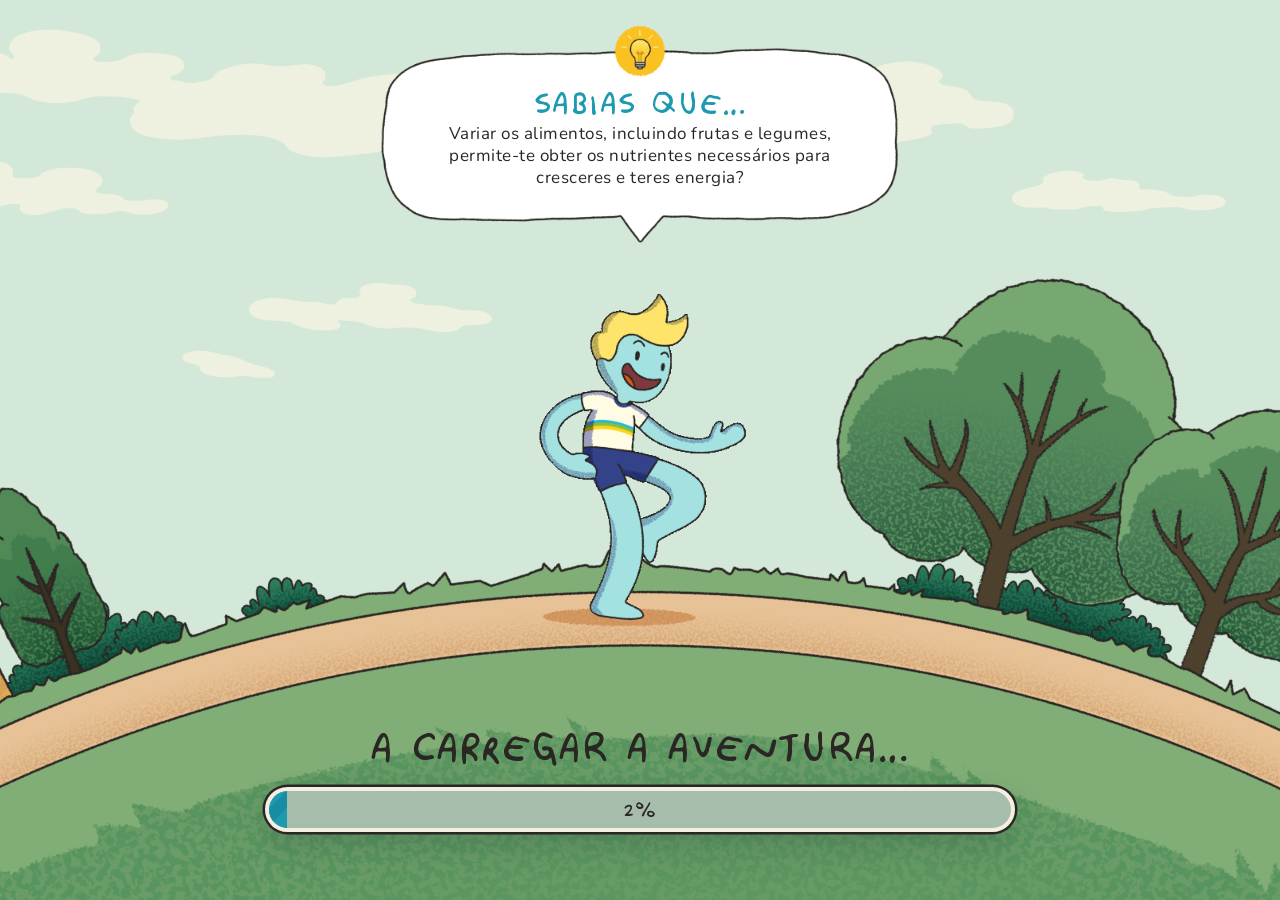
==== commit b28ea017: "New updated code" ====
--- a/index.html
+++ b/index.html
@@ -86,9 +86,9 @@
       <div class="site-header__inner">
         <nav class="site-nav" aria-label="Navegação principal">
           <a href="#inicio" class="is-active">Inîcio</a>
-          <a href="sobre.html">Sobre</a>
+          <a href="#sobre">Sobre</a>
           <a href="#modulos">Môdulos</a>
-          <a href="conquistas.html">Conquistas</a>
+          <a href="#conquistas">Conquistas</a>
         </nav>
         <div class="site-header__actions">
           <a href="#" class="btn btn--image">
@@ -157,12 +157,6 @@
             Uma experiência interativa criada para aprenderes como a alimentação, o exercício físico e o bem-estar
             influenciam a tua saúde e o teu dia a dia.
           </h2>
-
-          <div class="hero__actions">
-            <a href="#modulos" class="btn btn--image">
-              <img src="pics/btnSaber.png" alt="Saber Mais">
-            </a>
-          </div>
         </div>
         <!-- Section background picture (moved by the mouse parallax, see style.css / initParallax) -->
         <div class="section__bg" aria-hidden="true"></div>
@@ -194,16 +188,34 @@
                     <div depth="5" class="hard front-side">
                       <div class="depth"></div>
                     </div>
-                    <div class="own-size"></div>
-                    <div class="own-size even"></div>
-                    <div class="own-size"></div>
-                    <div class="own-size even"></div>
-                    <div class="own-size"></div>
-                    <div class="own-size even"></div>
-                    <div class="hard fixed back-side p9">
+                    <!-- Páginas 3 a 22: uma <div> por página (par = esquerda). Total do livro = 24 páginas
+                         = capa + páginas + contracapa; tem de coincidir com bookPages.length + 2
+                         em page-content.js. Para acrescentar páginas, acrescenta pares de <div> aqui
+                         e renomeia as duas últimas (p23/p24) no HTML, init.js, helpers.js e flip.css. -->
+                    <div class="own-size"></div>
+                    <div class="own-size even"></div>
+                    <div class="own-size"></div>
+                    <div class="own-size even"></div>
+                    <div class="own-size"></div>
+                    <div class="own-size even"></div>
+                    <div class="own-size"></div>
+                    <div class="own-size even"></div>
+                    <div class="own-size"></div>
+                    <div class="own-size even"></div>
+                    <div class="own-size"></div>
+                    <div class="own-size even"></div>
+                    <div class="own-size"></div>
+                    <div class="own-size even"></div>
+                    <div class="own-size"></div>
+                    <div class="own-size even"></div>
+                    <div class="own-size"></div>
+                    <div class="own-size even"></div>
+                    <div class="own-size"></div>
+                    <div class="own-size even"></div>
+                    <div class="hard fixed back-side p23">
                       <div class="depth"></div>
                     </div>
-                    <div class="hard p10"></div>
+                    <div class="hard p24"></div>
                   </div>
                 </div>
               </div>
@@ -454,9 +466,9 @@
                 </a>
                 <nav class="site-footer__nav" aria-label="Navegação do rodapé">
                   <a href="#inicio">Inîcio</a>
-                  <a href="sobre.html">Sobre</a>
+                  <a href="#sobre">Sobre</a>
                   <a href="#modulos">Môdulos</a>
-                  <a href="conquistas.html">Conquistas</a>
+                  <a href="#conquistas">Conquistas</a>
                 </nav>
                 <div class="site-footer__actions">
                   <a href="#" class="btn btn--image">
--- a/css/statement.css
+++ b/css/statement.css
@@ -89,4 +89,8 @@
   margin: 0 auto;
   text-transform: uppercase;
   color: var(--black);
+}
+
+.section--statement .section__inner {
+  padding-bottom: 40px; /* tweak to match the old button + gap */
 }
--- a/css/sobre.css
+++ b/css/sobre.css
@@ -144,8 +144,11 @@
   /* Resting (dimmed) values. When arriving from Frase (via the
      statement<->sobre swipe), js/swipe-panels.js animates these
      from 1/1 (normal) to this dimmed state instead — see there. */
+  --sobre-sepia: 0%;
+  --sobre-hue: 0deg;
+  --sobre-saturate: 1.06;
   --sobre-brightness: 0.65;
-  --sobre-saturate: 1.06;
+  --sobre-contrast: 1;
 
   /* Overlay matching whichever Módulos card is active, layered on
      top of the dimmed base above. Identity (no-op) at rest — it only
@@ -171,7 +174,7 @@
   background-repeat: no-repeat;
 
   filter:
-    brightness(var(--sobre-brightness)) saturate(var(--sobre-saturate)) sepia(var(--sobre-active-sepia)) hue-rotate(var(--sobre-active-hue)) saturate(var(--sobre-active-saturate)) brightness(var(--sobre-active-brightness)) contrast(var(--sobre-active-contrast));
+    sepia(var(--sobre-sepia)) hue-rotate(var(--sobre-hue)) saturate(var(--sobre-saturate)) brightness(var(--sobre-brightness)) contrast(var(--sobre-contrast)) sepia(var(--sobre-active-sepia)) hue-rotate(var(--sobre-active-hue)) saturate(var(--sobre-active-saturate)) brightness(var(--sobre-active-brightness)) contrast(var(--sobre-active-contrast));
 
   z-index: -1;
 }
@@ -206,4 +209,4 @@
   font-size: 15px;
   line-height: 1.4;
   color: var(--black);
-}
+}
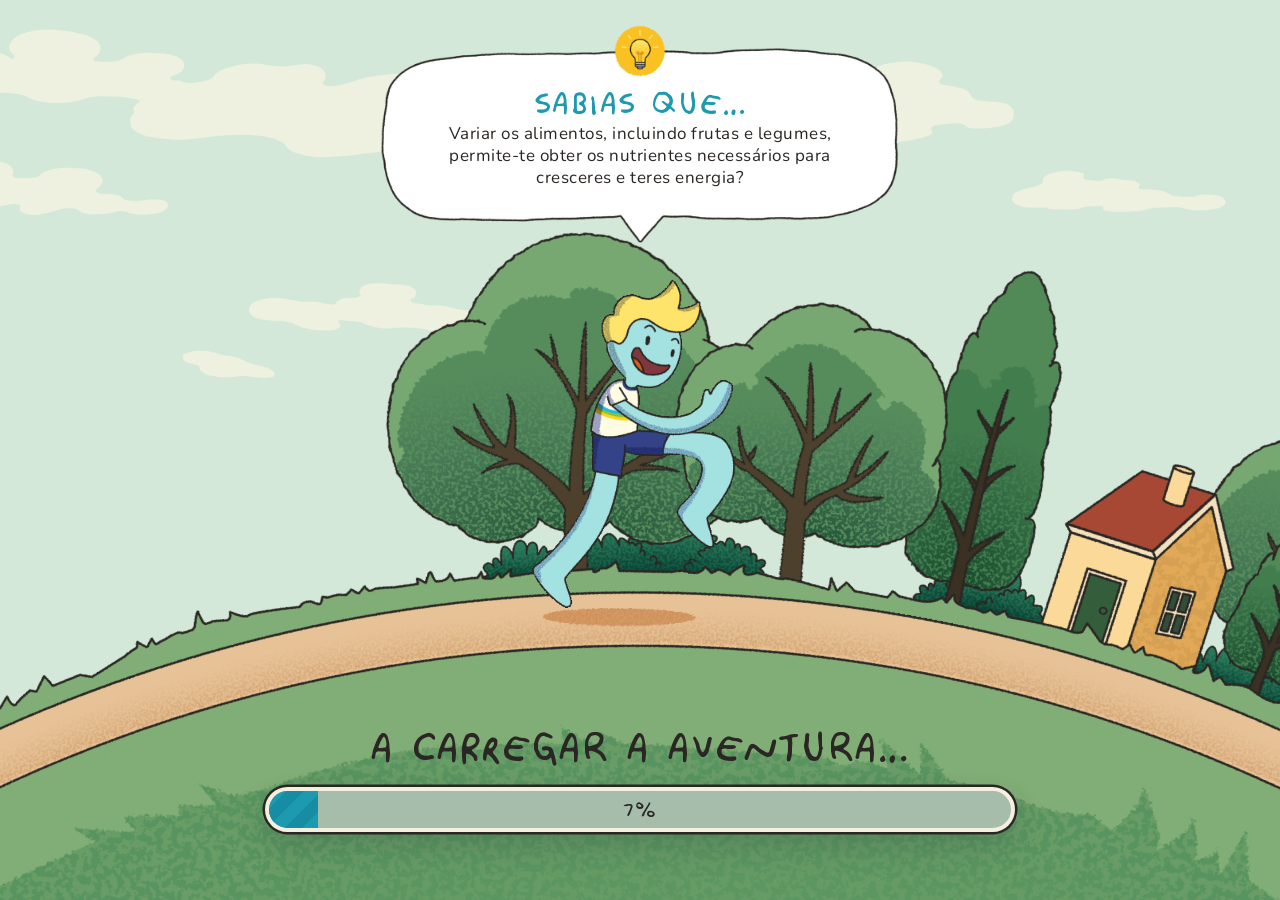
==== commit 0e9579d6: "Section SOBRE updated" ====
--- a/index.html
+++ b/index.html
@@ -188,34 +188,32 @@
                     <div depth="5" class="hard front-side">
                       <div class="depth"></div>
                     </div>
-                    <!-- Páginas 3 a 22: uma <div> por página (par = esquerda). Total do livro = 24 páginas
+                    <!-- Páginas 3 a 20: uma <div> por página (par = esquerda). Total do livro = 22 páginas
                          = capa + páginas + contracapa; tem de coincidir com bookPages.length + 2
                          em page-content.js. Para acrescentar páginas, acrescenta pares de <div> aqui
-                         e renomeia as duas últimas (p23/p24) no HTML, init.js, helpers.js e flip.css. -->
-                    <div class="own-size"></div>
-                    <div class="own-size even"></div>
-                    <div class="own-size"></div>
-                    <div class="own-size even"></div>
-                    <div class="own-size"></div>
-                    <div class="own-size even"></div>
-                    <div class="own-size"></div>
-                    <div class="own-size even"></div>
-                    <div class="own-size"></div>
-                    <div class="own-size even"></div>
-                    <div class="own-size"></div>
-                    <div class="own-size even"></div>
-                    <div class="own-size"></div>
-                    <div class="own-size even"></div>
-                    <div class="own-size"></div>
-                    <div class="own-size even"></div>
-                    <div class="own-size"></div>
-                    <div class="own-size even"></div>
-                    <div class="own-size"></div>
-                    <div class="own-size even"></div>
-                    <div class="hard fixed back-side p23">
+                         e renomeia as duas últimas (p21/p22) no HTML, init.js, helpers.js e flip.css. -->
+                    <div class="own-size"></div>
+                    <div class="own-size even"></div>
+                    <div class="own-size"></div>
+                    <div class="own-size even"></div>
+                    <div class="own-size"></div>
+                    <div class="own-size even"></div>
+                    <div class="own-size"></div>
+                    <div class="own-size even"></div>
+                    <div class="own-size"></div>
+                    <div class="own-size even"></div>
+                    <div class="own-size"></div>
+                    <div class="own-size even"></div>
+                    <div class="own-size"></div>
+                    <div class="own-size even"></div>
+                    <div class="own-size"></div>
+                    <div class="own-size even"></div>
+                    <div class="own-size"></div>
+                    <div class="own-size even"></div>
+                    <div class="hard fixed back-side p21">
                       <div class="depth"></div>
                     </div>
-                    <div class="hard p24"></div>
+                    <div class="hard p22"></div>
                   </div>
                 </div>
               </div>
